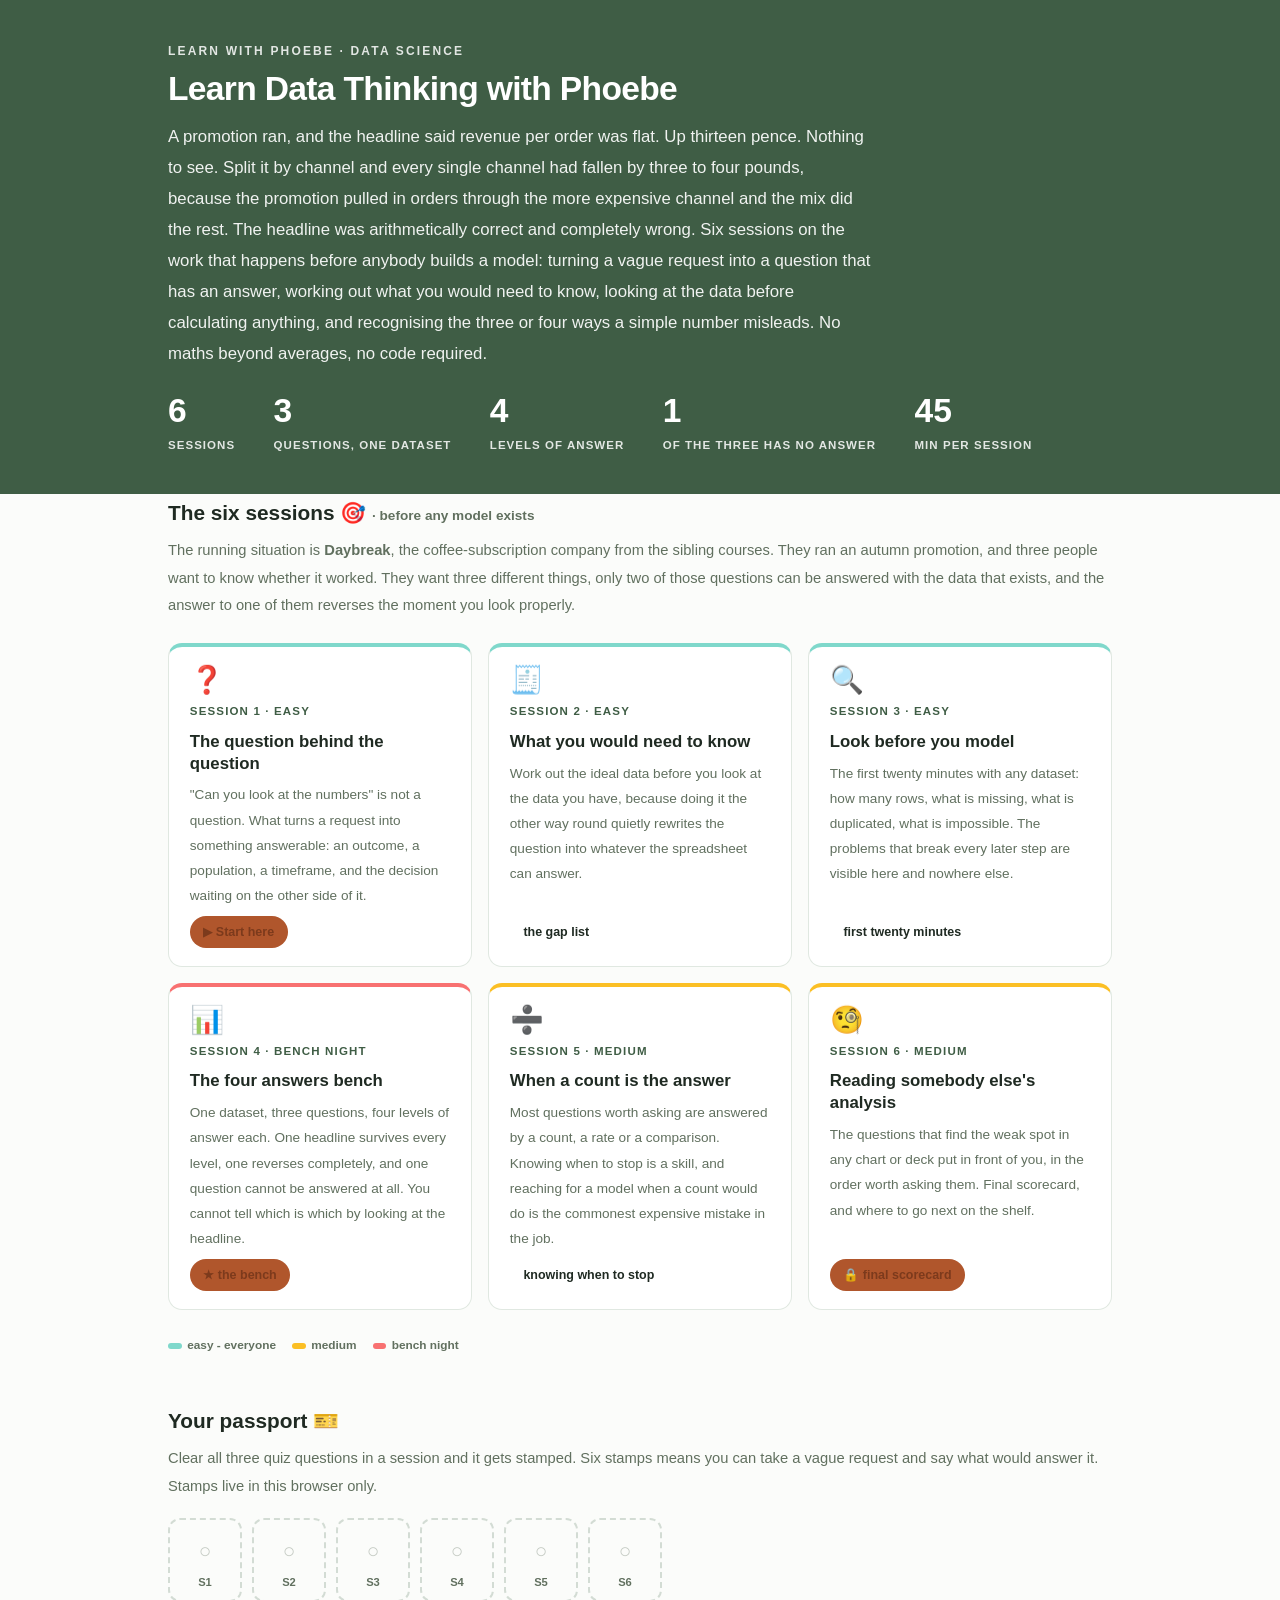
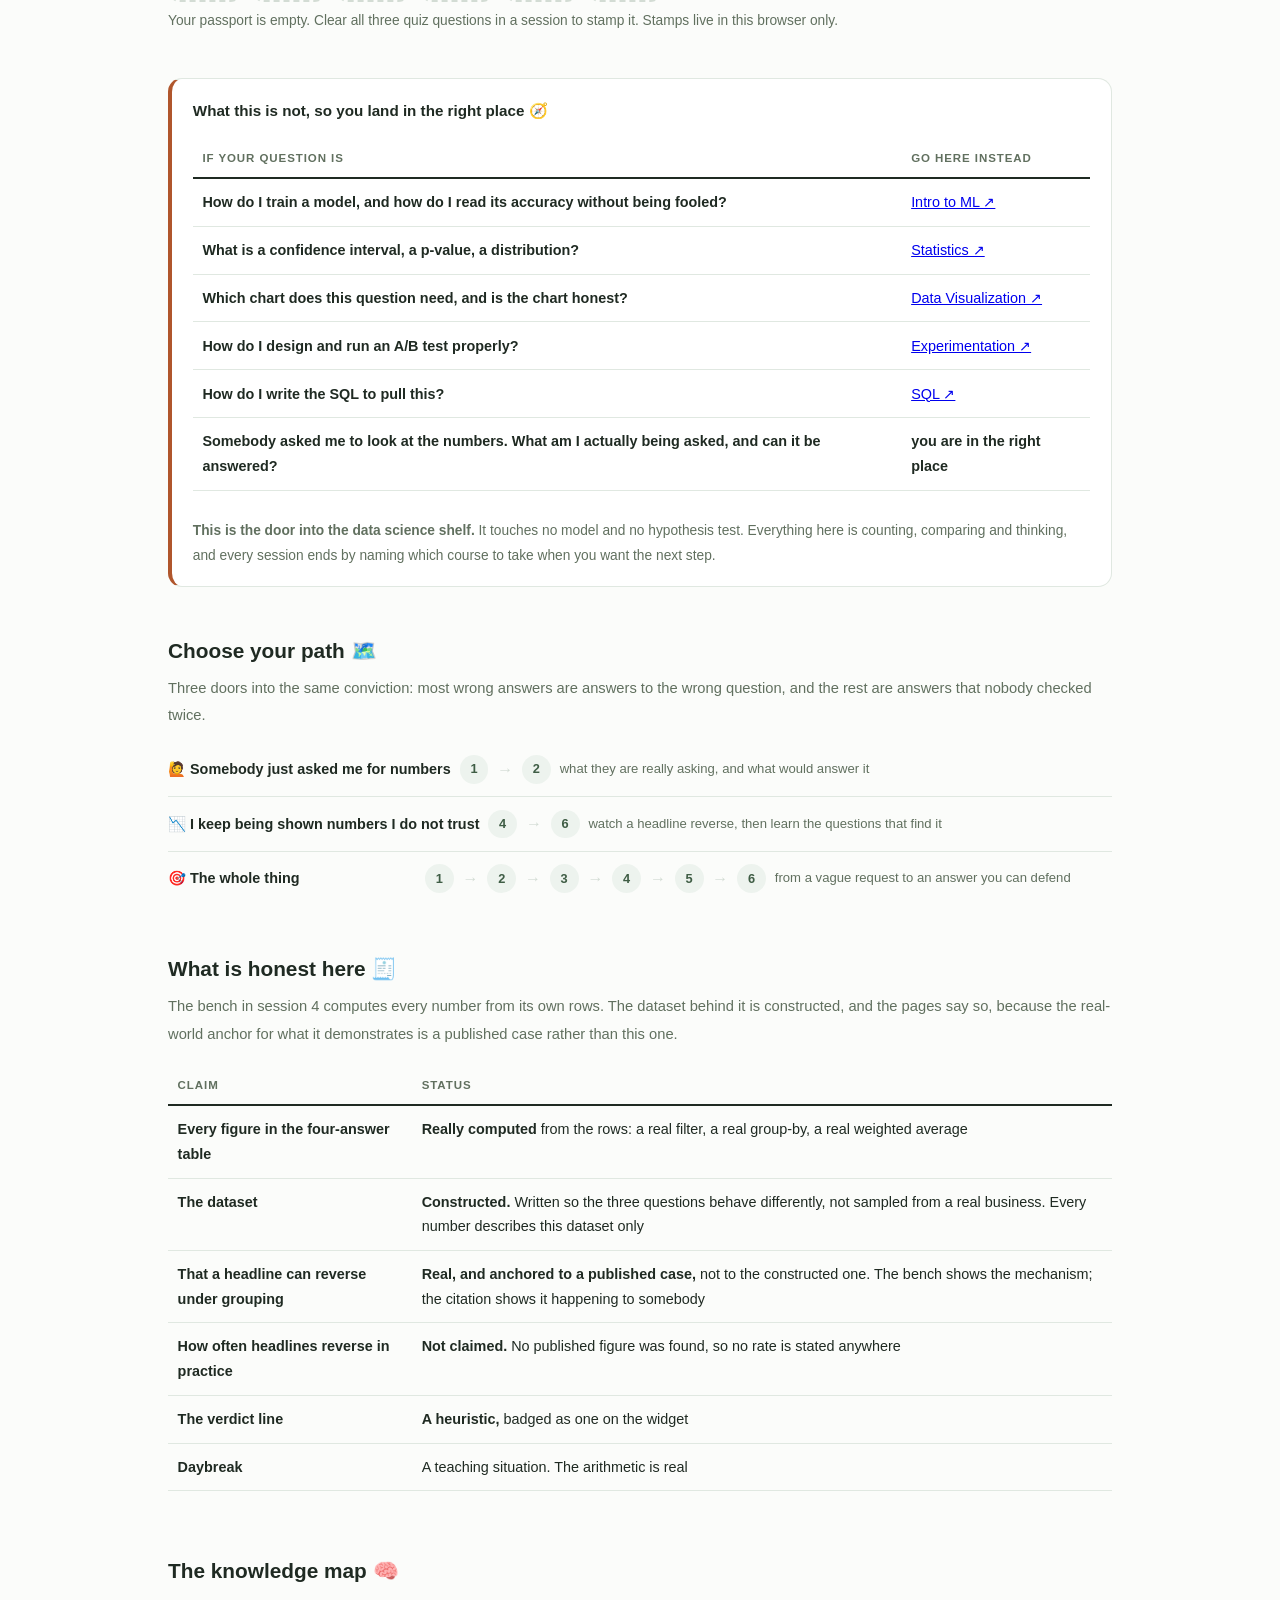
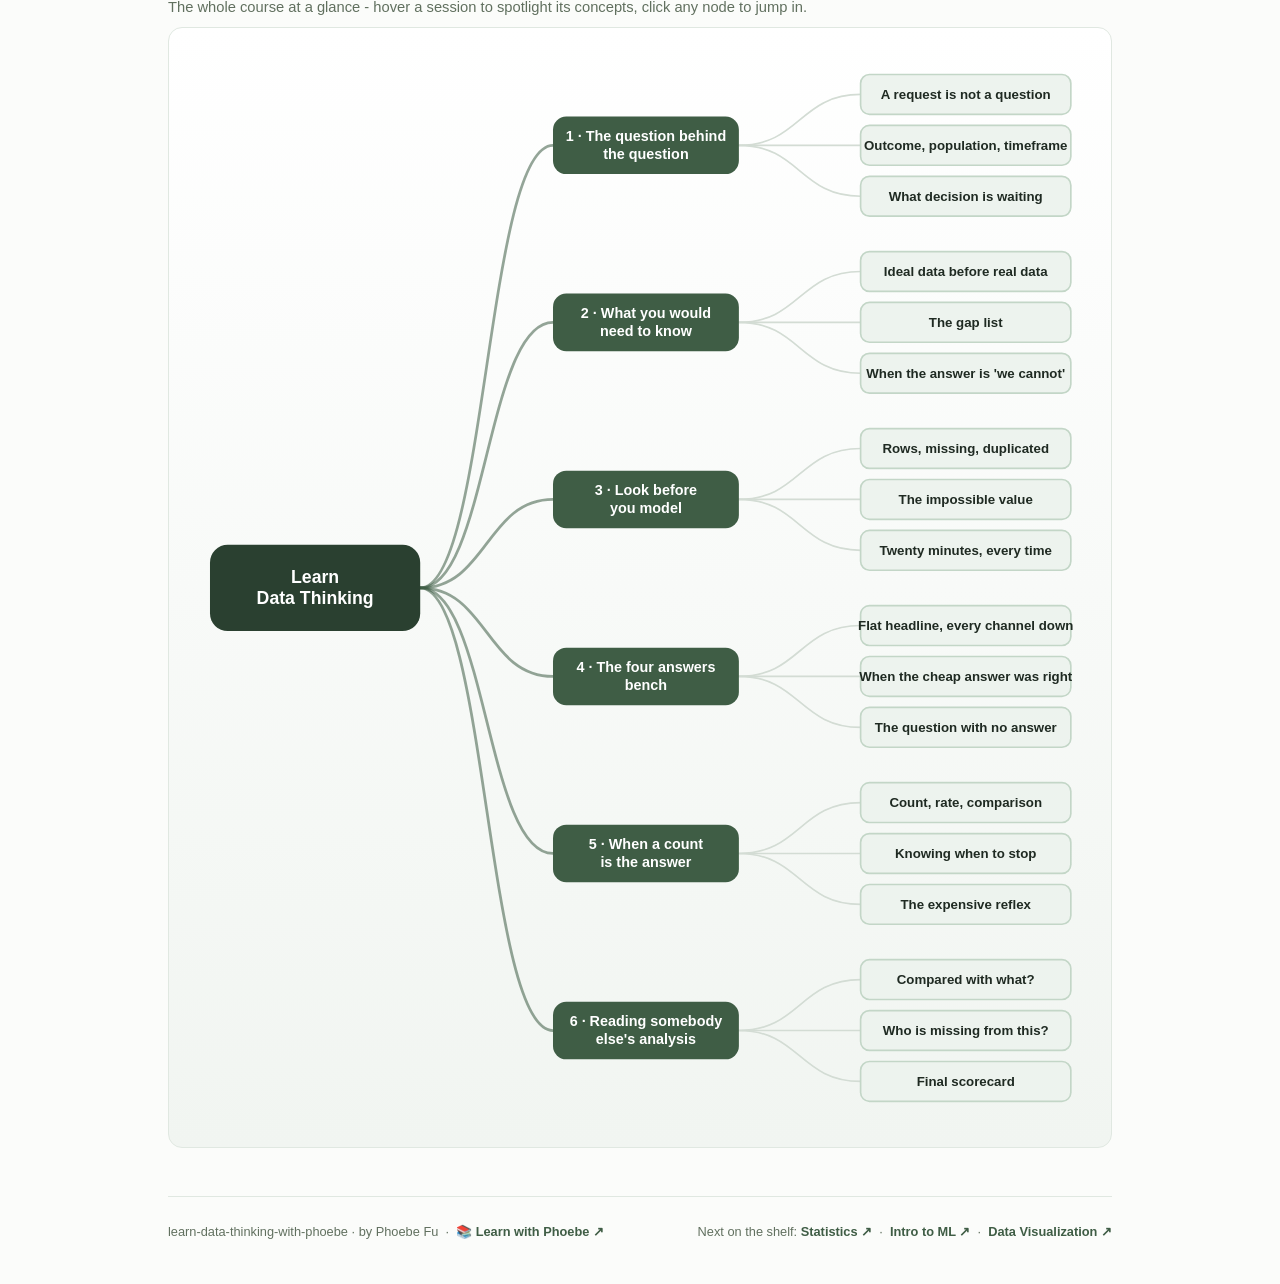
==== index.html @ 9df48003 "Learn Data Thinking with Phoebe: six sessions, the four-answers bench, source map A tier-1 on-ramp f" ====
<!DOCTYPE html>
<html lang="en">
<head>
<meta charset="UTF-8">
<meta name="viewport" content="width=device-width, initial-scale=1.0">
<!-- social:start -->
<meta name="description" content="Six sessions on the work that happens before any model: turning a vague question into an answerable one, knowing what data you would need, looking before you calculate, and telling when a count is the right answer. The on-ramp to the data science shelf. Free, by Phoebe Fu.">
<meta property="og:type" content="website">
<meta property="og:site_name" content="Learn with Phoebe">
<meta property="og:title" content="Learn Data Thinking with Phoebe">
<meta property="og:description" content="One headline said revenue per order was flat. Every channel had fallen by three to four pounds. Six sessions on the work before the model, with a bench that answers one question four ways.">
<meta property="og:url" content="https://phoebefu6.github.io/learn-data-thinking-with-phoebe/">
<meta property="og:image" content="https://phoebefu6.github.io/learn-data-thinking-with-phoebe/assets/og-cover.png">
<meta property="og:image:width" content="1200">
<meta property="og:image:height" content="630">
<meta name="twitter:card" content="summary_large_image">
<meta name="twitter:title" content="Learn Data Thinking with Phoebe">
<meta name="twitter:description" content="Six sessions on the work before the model, with a bench that answers one question four ways and shows when the cheap answer was right.">
<meta name="twitter:image" content="https://phoebefu6.github.io/learn-data-thinking-with-phoebe/assets/og-cover.png">
<!-- social:end -->
<title>Learn Data Thinking with Phoebe</title>
<link rel="stylesheet" href="assets/style.css?v=1">
<style>

  .stats-row { display: flex; gap: 2.4rem; margin-top: 1.5rem; flex-wrap: wrap; }
  .stat b { display: block; font-size: 2.1rem; font-weight: 800; line-height: 1.05; font-variant-numeric: tabular-nums; }
  .stat span { font-size: .72rem; opacity: .85; text-transform: uppercase; letter-spacing: .09em; font-weight: 600; }

  .course-grid { display: grid; grid-template-columns: repeat(auto-fit, minmax(17rem, 1fr)); gap: 1rem; margin-top: 1.5rem; }
  .course-card {
    border: 1px solid var(--hairline);
    border-top: 4px solid var(--diff, var(--indigo));
    border-radius: var(--radius);
    padding: 1.2rem 1.3rem 1.1rem;
    display: flex;
    flex-direction: column;
    gap: .5rem;
    text-decoration: none;
    color: var(--ink);
    background: #fff;
    transition: box-shadow .15s ease, border-color .15s ease, transform .15s ease;
    position: relative;
  }
  .course-card:hover { border-color: var(--indigo-soft); border-top-color: var(--diff, var(--indigo)); box-shadow: 0 8px 28px rgba(63,93,69,.14); transform: translateY(-3px); }
  .course-card .cicon { font-size: 1.7rem; line-height: 1; }
  .course-card .cnum { font-size: .72rem; font-weight: 700; color: var(--indigo); text-transform: uppercase; letter-spacing: .1em; }
  .course-card h3 { font-size: 1.05rem; font-weight: 800; line-height: 1.3; }
  .course-card p { font-size: .85rem; color: var(--muted); flex: 1; }
  .course-card .meta { display: flex; gap: .4rem; flex-wrap: wrap; }

  .diff-legend { display: flex; gap: 1rem; margin-top: 1.6rem; font-size: .74rem; color: var(--muted); font-weight: 600; flex-wrap: wrap; }
  .diff-legend i { display: inline-block; width: .85rem; height: .35rem; border-radius: 999px; margin-right: .35rem; vertical-align: middle; }

  .paths { margin-top: 2.6rem; }
  .paths h2 { font-size: 1.3rem; font-weight: 800; margin-bottom: .3rem; }
  .paths .plede { color: var(--muted); font-size: .92rem; margin-bottom: .8rem; }
  .path { display: flex; gap: .55rem; align-items: center; padding: .75rem 0; border-bottom: .5px solid var(--hairline); flex-wrap: wrap; }
  .path:last-child { border-bottom: none; }
  .path b { min-width: 15.5rem; font-size: .9rem; }
  .path .pstep { background: var(--indigo-50); color: var(--indigo); border-radius: 999px; padding: .16rem .68rem; font-weight: 700; font-size: .8rem; text-decoration: none; transition: all .12s ease; }
  .path .pstep:hover { background: var(--indigo); color: #fff; }
  .path .parr { color: var(--faint); font-weight: 700; }

  .mm-section { margin-top: 1.6rem; }
  .mm-section h2 { font-size: 1.3rem; font-weight: 800; margin-bottom: .2rem; }
  .mm-section .mm-lede { color: var(--muted); font-size: .92rem; margin-bottom: .4rem; }
  .mm-wrap { border: 1px solid var(--hairline); border-radius: var(--radius); background: linear-gradient(180deg,#fff,#F1F5F1); padding: .6rem; overflow-x: auto; }
  .mm-svg { width: 100%; height: auto; display: block; max-width: 60rem; margin: 0 auto; min-width: 34rem; }
  .mm-link { cursor: pointer; text-decoration: none; }
  .mm-node rect { transition: opacity .15s ease, filter .15s ease; }
  .mm-node text { pointer-events: none; }
  .mm-link:hover .mm-node rect { filter: brightness(1.06); }
  .mm-edge { transition: opacity .15s ease; }

  .not-this { border: 1px solid var(--hairline); border-left: 4px solid var(--clay); border-radius: var(--radius); background: #fff; padding: 1.1rem 1.3rem; margin-top: 1.2rem; }
  .not-this h3 { font-size: .95rem; font-weight: 800; margin-bottom: .5rem; }
</style>
</head>
<body>

<header class="masthead">
  <div class="wrap">
    <div class="eyebrow">Learn with Phoebe · Data Science</div>
    <h1>Learn <span class="accent">Data Thinking</span> with Phoebe</h1>
    <p class="sub">A promotion ran, and the headline said revenue per order was flat. Up thirteen pence. Nothing to see. Split it by channel and every single channel had fallen by three to four pounds, because the promotion pulled in orders through the more expensive channel and the mix did the rest. The headline was arithmetically correct and completely wrong. Six sessions on the work that happens before anybody builds a model: turning a vague request into a question that has an answer, working out what you would need to know, looking at the data before calculating anything, and recognising the three or four ways a simple number misleads. No maths beyond averages, no code required.</p>
    <div class="stats-row">
      <div class="stat"><b data-count="6">6</b><span>sessions</span></div>
      <div class="stat"><b data-count="3">3</b><span>questions, one dataset</span></div>
      <div class="stat"><b data-count="4">4</b><span>levels of answer</span></div>
      <div class="stat"><b data-count="1">1</b><span>of the three has no answer</span></div>
      <div class="stat"><b data-count="45">45</b><span>min per session</span></div>
    </div>
  </div>
</header>

<main class="wrap">

  <section class="section">
    <div class="paths" style="margin-top:0">
      <h2>The six sessions 🎯 <span style="font-size:.85rem;font-weight:600;color:var(--muted)">· before any model exists</span></h2>
      <p class="plede">The running situation is <strong>Daybreak</strong>, the coffee-subscription company from the sibling courses. They ran an autumn promotion, and three people want to know whether it worked. They want three different things, only two of those questions can be answered with the data that exists, and the answer to one of them reverses the moment you look properly.</p>
    </div>

    <div class="course-grid">
      <a class="course-card" href="courses/01-the-question-behind-the-question.html" style="--diff:#7FD8CB">
        <span class="cicon">❓</span>
        <span class="cnum">Session 1 · easy</span>
        <h3>The question behind the question</h3>
        <p>"Can you look at the numbers" is not a question. What turns a request into something answerable: an outcome, a population, a timeframe, and the decision waiting on the other side of it.</p>
        <span class="meta"><span class="pill amber">▶ Start here</span></span>
      </a>
      <a class="course-card" href="courses/02-what-you-would-need-to-know.html" style="--diff:#7FD8CB">
        <span class="cicon">🧾</span>
        <span class="cnum">Session 2 · easy</span>
        <h3>What you would need to know</h3>
        <p>Work out the ideal data before you look at the data you have, because doing it the other way round quietly rewrites the question into whatever the spreadsheet can answer.</p>
        <span class="meta"><span class="pill">the gap list</span></span>
      </a>
      <a class="course-card" href="courses/03-look-before-you-model.html" style="--diff:#7FD8CB">
        <span class="cicon">🔍</span>
        <span class="cnum">Session 3 · easy</span>
        <h3>Look before you model</h3>
        <p>The first twenty minutes with any dataset: how many rows, what is missing, what is duplicated, what is impossible. The problems that break every later step are visible here and nowhere else.</p>
        <span class="meta"><span class="pill">first twenty minutes</span></span>
      </a>
      <a class="course-card" href="courses/04-the-four-answers-bench.html" style="--diff:#F87171">
        <span class="cicon">📊</span>
        <span class="cnum">Session 4 · bench night</span>
        <h3>The four answers bench</h3>
        <p>One dataset, three questions, four levels of answer each. One headline survives every level, one reverses completely, and one question cannot be answered at all. You cannot tell which is which by looking at the headline.</p>
        <span class="meta"><span class="pill amber">★ the bench</span></span>
      </a>
      <a class="course-card" href="courses/05-when-a-count-is-the-answer.html" style="--diff:#FBBF24">
        <span class="cicon">➗</span>
        <span class="cnum">Session 5 · medium</span>
        <h3>When a count is the answer</h3>
        <p>Most questions worth asking are answered by a count, a rate or a comparison. Knowing when to stop is a skill, and reaching for a model when a count would do is the commonest expensive mistake in the job.</p>
        <span class="meta"><span class="pill">knowing when to stop</span></span>
      </a>
      <a class="course-card" href="courses/06-reading-somebody-elses-analysis.html" style="--diff:#FBBF24">
        <span class="cicon">🧐</span>
        <span class="cnum">Session 6 · medium</span>
        <h3>Reading somebody else's analysis</h3>
        <p>The questions that find the weak spot in any chart or deck put in front of you, in the order worth asking them. Final scorecard, and where to go next on the shelf.</p>
        <span class="meta"><span class="pill amber">🔒 final scorecard</span></span>
      </a>
    </div>

    <div class="diff-legend">
      <span><i style="background:#7FD8CB"></i>easy - everyone</span>
      <span><i style="background:#FBBF24"></i>medium</span>
      <span><i style="background:#F87171"></i>bench night</span>
    </div>
  </section>

  <section class="section">
    <div class="paths" style="margin-top:0">
      <h2>Your passport 🎫</h2>
      <p class="plede">Clear all three quiz questions in a session and it gets stamped. Six stamps means you can take a vague request and say what would answer it. Stamps live in this browser only.</p>
    </div>
    <div class="pp-strip"></div>
  </section>

  <section class="section">
    <div class="not-this">
      <h3>What this is not, so you land in the right place 🧭</h3>
      <table class="clean">
        <tr><th>If your question is</th><th>Go here instead</th></tr>
        <tr><td>How do I train a model, and how do I read its accuracy without being fooled?</td><td><a href="https://phoebefu6.github.io/learn-intro-ml-with-phoebe/">Intro to ML ↗</a></td></tr>
        <tr><td>What is a confidence interval, a p-value, a distribution?</td><td><a href="https://phoebefu6.github.io/learn-statistics-with-phoebe/">Statistics ↗</a></td></tr>
        <tr><td>Which chart does this question need, and is the chart honest?</td><td><a href="https://phoebefu6.github.io/learn-dataviz-with-phoebe/">Data Visualization ↗</a></td></tr>
        <tr><td>How do I design and run an A/B test properly?</td><td><a href="https://phoebefu6.github.io/learn-experimentation-with-phoebe/">Experimentation ↗</a></td></tr>
        <tr><td>How do I write the SQL to pull this?</td><td><a href="https://phoebefu6.github.io/learn-sql-with-phoebe/">SQL ↗</a></td></tr>
        <tr><td><strong>Somebody asked me to look at the numbers. What am I actually being asked, and can it be answered?</strong></td><td><strong>you are in the right place</strong></td></tr>
      </table>
      <p style="margin-top:.7rem;font-size:.86rem;color:var(--muted)"><strong>This is the door into the data science shelf.</strong> It touches no model and no hypothesis test. Everything here is counting, comparing and thinking, and every session ends by naming which course to take when you want the next step.</p>
    </div>
  </section>

  <section class="section">
    <div class="paths">
      <h2>Choose your path 🗺️</h2>
      <p class="plede">Three doors into the same conviction: most wrong answers are answers to the wrong question, and the rest are answers that nobody checked twice.</p>
      <div class="path"><b>🙋 Somebody just asked me for numbers</b>
        <a class="pstep" href="courses/01-the-question-behind-the-question.html">1</a><span class="parr">→</span>
        <a class="pstep" href="courses/02-what-you-would-need-to-know.html">2</a>
        <span style="font-size:.82rem;color:var(--muted)">what they are really asking, and what would answer it</span>
      </div>
      <div class="path"><b>📉 I keep being shown numbers I do not trust</b>
        <a class="pstep" href="courses/04-the-four-answers-bench.html">4</a><span class="parr">→</span>
        <a class="pstep" href="courses/06-reading-somebody-elses-analysis.html">6</a>
        <span style="font-size:.82rem;color:var(--muted)">watch a headline reverse, then learn the questions that find it</span>
      </div>
      <div class="path"><b>🎯 The whole thing</b>
        <a class="pstep" href="courses/01-the-question-behind-the-question.html">1</a><span class="parr">→</span>
        <a class="pstep" href="courses/02-what-you-would-need-to-know.html">2</a><span class="parr">→</span>
        <a class="pstep" href="courses/03-look-before-you-model.html">3</a><span class="parr">→</span>
        <a class="pstep" href="courses/04-the-four-answers-bench.html">4</a><span class="parr">→</span>
        <a class="pstep" href="courses/05-when-a-count-is-the-answer.html">5</a><span class="parr">→</span>
        <a class="pstep" href="courses/06-reading-somebody-elses-analysis.html">6</a>
        <span style="font-size:.82rem;color:var(--muted)">from a vague request to an answer you can defend</span>
      </div>
    </div>
  </section>

  <section class="section">
    <div class="paths" style="margin-top:0">
      <h2>What is honest here 🧾</h2>
      <p class="plede">The bench in session 4 computes every number from its own rows. The dataset behind it is constructed, and the pages say so, because the real-world anchor for what it demonstrates is a published case rather than this one.</p>
    </div>
    <table class="clean">
      <tr><th>Claim</th><th>Status</th></tr>
      <tr><td>Every figure in the four-answer table</td><td><strong>Really computed</strong> from the rows: a real filter, a real group-by, a real weighted average</td></tr>
      <tr><td>The dataset</td><td><strong>Constructed.</strong> Written so the three questions behave differently, not sampled from a real business. Every number describes this dataset only</td></tr>
      <tr><td>That a headline can reverse under grouping</td><td><strong>Real, and anchored to a published case,</strong> not to the constructed one. The bench shows the mechanism; the citation shows it happening to somebody</td></tr>
      <tr><td>How often headlines reverse in practice</td><td><strong>Not claimed.</strong> No published figure was found, so no rate is stated anywhere</td></tr>
      <tr><td>The verdict line</td><td><strong>A heuristic,</strong> badged as one on the widget</td></tr>
      <tr><td>Daybreak</td><td>A teaching situation. The arithmetic is real</td></tr>
    </table>
  </section>

  <section class="section mm-section">
    <h2>The knowledge map 🧠</h2>
    <p class="mm-lede">The whole course at a glance - hover a session to spotlight its concepts, click any node to jump in.</p>
    <div class="mm-wrap"><div id="mindmap"></div></div>
  </section>

  <footer class="pagefoot">
    <span>learn-data-thinking-with-phoebe · by Phoebe Fu &nbsp;·&nbsp; 📚 <a href="https://phoebefu6.github.io/learn-with-phoebe/">Learn with Phoebe ↗</a></span>
    <span>Next on the shelf: <a href="https://phoebefu6.github.io/learn-statistics-with-phoebe/">Statistics ↗</a> &nbsp;·&nbsp; <a href="https://phoebefu6.github.io/learn-intro-ml-with-phoebe/">Intro to ML ↗</a> &nbsp;·&nbsp; <a href="https://phoebefu6.github.io/learn-dataviz-with-phoebe/">Data Visualization ↗</a></span>
  </footer>

</main>

<script>
window.MINDMAP_DATA = {
  title: "Learn\nData Thinking",
  centerColor: "#2A4030",
  sessions: [
    { label: "The question behind\nthe question", href: "courses/01-the-question-behind-the-question.html", color: "#7FD8CB",
      concepts: [
        { label: "A request is not a question", href: "courses/01-the-question-behind-the-question.html" },
        { label: "Outcome, population, timeframe", href: "courses/01-the-question-behind-the-question.html" },
        { label: "What decision is waiting", href: "courses/01-the-question-behind-the-question.html" } ] },
    { label: "What you would\nneed to know", href: "courses/02-what-you-would-need-to-know.html", color: "#7FD8CB",
      concepts: [
        { label: "Ideal data before real data", href: "courses/02-what-you-would-need-to-know.html" },
        { label: "The gap list", href: "courses/02-what-you-would-need-to-know.html" },
        { label: "When the answer is 'we cannot'", href: "courses/02-what-you-would-need-to-know.html" } ] },
    { label: "Look before\nyou model", href: "courses/03-look-before-you-model.html", color: "#7FD8CB",
      concepts: [
        { label: "Rows, missing, duplicated", href: "courses/03-look-before-you-model.html" },
        { label: "The impossible value", href: "courses/03-look-before-you-model.html" },
        { label: "Twenty minutes, every time", href: "courses/03-look-before-you-model.html" } ] },
    { label: "The four answers\nbench", href: "courses/04-the-four-answers-bench.html", color: "#F87171",
      concepts: [
        { label: "Flat headline, every channel down", href: "courses/04-the-four-answers-bench.html" },
        { label: "When the cheap answer was right", href: "courses/04-the-four-answers-bench.html" },
        { label: "The question with no answer", href: "courses/04-the-four-answers-bench.html" } ] },
    { label: "When a count\nis the answer", href: "courses/05-when-a-count-is-the-answer.html", color: "#FBBF24",
      concepts: [
        { label: "Count, rate, comparison", href: "courses/05-when-a-count-is-the-answer.html" },
        { label: "Knowing when to stop", href: "courses/05-when-a-count-is-the-answer.html" },
        { label: "The expensive reflex", href: "courses/05-when-a-count-is-the-answer.html" } ] },
    { label: "Reading somebody\nelse's analysis", href: "courses/06-reading-somebody-elses-analysis.html", color: "#FBBF24",
      concepts: [
        { label: "Compared with what?", href: "courses/06-reading-somebody-elses-analysis.html" },
        { label: "Who is missing from this?", href: "courses/06-reading-somebody-elses-analysis.html" },
        { label: "Final scorecard", href: "courses/06-reading-somebody-elses-analysis.html" } ] }
  ]
};
</script>
<script src="assets/mindmap.js?v=1"></script>
<script src="assets/app.js?v=1"></script>
</body>
</html>
---- assets/style.css ----
/* learn-data-thinking-with-phoebe - editorial bold design system
   Accent: spruce #3F5D45 · Ink deep spruce #2A4030 · Flagship: burnt orange #B0562C
   (CSS var names still read --indigo/--amber; they hold spruce and burnt orange.)
   NOTE: this is the PAGE chrome. The bench palette inside map-live.js is separate. */

:root {
  --indigo: #3F5D45;
  --indigo-deep: #2A4030;
  --indigo-mid: #5A7D62;
  --indigo-soft: #C3D6C7;
  --indigo-50: #EDF3EE;
  --ink: #1F2A22;
  --muted: #61705F;
  --faint: #D3DCD4;
  --hairline: #E0E8E1;
  --clay: #B0562C;
  --clay-ink: #7C3A1C;
  --amber: #B0562C;
  --amber-ink: #7C3A1C;
  --amber-50: #F7E7DE;
  --paper: #FBFCFA;
  --code-bg: #16211A;
  --code-ink: #E0E8E1;
  --radius: 14px;
}

* { margin: 0; padding: 0; box-sizing: border-box; }

html { font-size: 16px; scroll-behavior: smooth; }
html.zoom-125 { font-size: 20px; }
html.zoom-150 { font-size: 24px; }

body {
  font-family: "Inter", -apple-system, BlinkMacSystemFont, "Segoe UI", Roboto, sans-serif;
  background: var(--paper);
  color: var(--ink);
  line-height: 1.85;
  font-feature-settings: "tnum";
}

.wrap { max-width: 62rem; margin: 0 auto; padding: 0 1.5rem; }

/* ---------- header band ---------- */
.masthead {
  background: var(--indigo);
  color: #fff;
  padding: 2.5rem 0 2.25rem;
}
.masthead .eyebrow {
  font-size: .75rem;
  letter-spacing: .18em;
  text-transform: uppercase;
  opacity: .85;
  font-weight: 600;
}
.masthead h1 {
  font-size: 2.1rem;
  line-height: 1.15;
  font-weight: 800;
  margin: .5rem 0 .75rem;
  letter-spacing: -.02em;
}
.masthead h1 .accent { color: inherit; }
.masthead .sub { font-size: 1.05rem; opacity: .92; max-width: 44rem; }

.chip-row { display: flex; flex-wrap: wrap; gap: .5rem; margin-top: 1.1rem; }
.chip {
  display: inline-flex;
  align-items: center;
  gap: .35rem;
  border-radius: 999px;
  padding: .25rem .8rem;
  font-size: .78rem;
  font-weight: 600;
  white-space: nowrap;
}
.chip.level { background: #fff; color: var(--indigo); }
.chip.audience { background: rgba(255,255,255,.16); color: #fff; border: 1px solid rgba(255,255,255,.35); }
.chip.time { background: var(--ink); color: #fff; font-variant-numeric: tabular-nums; }


/* ---------- agenda band ----------
   Recovered 2026-09-02. These six repos were scaffolded from a stylesheet that had
   lost this block, so .agenda rendered as run-on inline text ~700px tall inside the
   masthead. 87 of 93 repos carry it; these were the exception, and they were also the
   six the estate sweep could not see. See course-builder/references/field-notes.md.

   .a3 does NOT reuse the donor's `color: var(--amber-ink)`: that pair falls below
   4.5:1 against --amber in all six palettes, which is the same failure the sweep
   flags on the wellbeing courses. The literal below is the darkest tone of this
   repo's own amber-ink that clears 4.5:1, so the band stays bright. Recompute it if
   --amber changes. */
.agenda {
  display: flex;
  border-radius: 999px;
  overflow: hidden;
  margin: 1.4rem 0 0;
  font-size: .72rem;
  font-weight: 600;
  text-align: center;
  color: #fff;
}
.agenda span { padding: .45rem .3rem; white-space: nowrap; overflow: hidden; text-overflow: ellipsis; }
.agenda .a1 { background: var(--indigo-deep); }
.agenda .a2 { background: var(--indigo-mid); }
.agenda .a3 { background: var(--amber); color: #FFFFFF; }
.agenda .a4 { background: var(--indigo-soft); color: var(--ink); }

/* ---------- toolbar ---------- */
.toolbar {
  position: sticky;
  top: 0;
  z-index: 40;
  background: rgba(255,255,255,.94);
  backdrop-filter: blur(6px);
  border-bottom: 1px solid var(--hairline);
  padding: .55rem 0;
}
.toolbar .wrap { display: flex; align-items: center; gap: .6rem; }
.toolbar .crumb { font-size: .8rem; color: var(--muted); font-weight: 600; margin-right: auto; }
.toolbar .crumb a { color: var(--indigo); text-decoration: none; }
.btn {
  border: 1px solid var(--hairline);
  background: #fff;
  color: var(--ink);
  border-radius: 999px;
  padding: .35rem .9rem;
  font-size: .78rem;
  font-weight: 600;
  cursor: pointer;
  font-family: inherit;
  transition: all .15s ease;
}
.btn:hover { border-color: var(--indigo); color: var(--indigo); }
.btn.primary { background: var(--indigo); border-color: var(--indigo); color: #fff; }
.btn.primary:hover { background: var(--indigo-deep); }

/* ---------- sections ---------- */
main { padding: 2.5rem 0 4rem; }

.section { margin-bottom: 2.8rem; }
.section-kicker { margin-bottom: 1rem; }
.section-kicker .klabel {
  display: block;
  font-size: .72rem;
  text-transform: uppercase;
  letter-spacing: .1em;
  color: var(--indigo);
  font-weight: 700;
  margin-bottom: .35rem;
}
.section-kicker h2 {
  font-size: 1.45rem;
  font-weight: 800;
  letter-spacing: -.01em;
  display: flex;
  align-items: center;
  gap: .7rem;
  flex-wrap: wrap;
}
.section-kicker .tag {
  border-radius: 999px;
  padding: .18rem .7rem;
  font-size: .7rem;
  font-weight: 700;
  text-transform: uppercase;
  letter-spacing: .08em;
}
.tag.concept { background: var(--indigo-50); color: var(--indigo); }
.tag.demo { background: var(--amber-50); color: var(--amber-ink); }
.tag.exercise { background: var(--ink); color: #fff; }

.lede { color: var(--muted); max-width: 46rem; margin-bottom: 1.4rem; line-height: 1.8; }

/* live vs self-study markers on cards */
.mode {
  font-size: .64rem;
  font-weight: 700;
  text-transform: uppercase;
  letter-spacing: .07em;
  padding: .14rem .6rem;
  border-radius: 999px;
  flex: none;
}
.mode.live { background: var(--indigo); color: #fff; }
.mode.self { background: #fff; color: var(--muted); border: 1px solid var(--hairline); }

/* ---------- accordions ---------- */
details.card {
  border: 1px solid var(--hairline);
  border-radius: var(--radius);
  margin-bottom: .8rem;
  overflow: hidden;
  background: #fff;
}
details.card[open] { border-color: var(--indigo-soft); box-shadow: 0 8px 28px rgba(63,93,69,.08); }
details.card summary {
  list-style: none;
  cursor: pointer;
  padding: 1rem 1.25rem;
  display: flex;
  align-items: center;
  gap: .75rem;
  font-weight: 700;
  font-size: 1.02rem;
  user-select: none;
}
details.card summary::-webkit-details-marker { display: none; }
details.card summary .dot {
  width: .6rem; height: .6rem;
  border-radius: 999px;
  background: var(--indigo);
  flex: none;
}
details.card summary .mini { margin-left: auto; font-size: .72rem; color: var(--muted); font-weight: 600; white-space: nowrap; }
details.card summary .caret { transition: transform .2s ease; color: var(--indigo); font-size: .8rem; }
details.card[open] summary .caret { transform: rotate(90deg); }
details.card .body { padding: 0 1.25rem 1.4rem; border-top: 1px solid var(--hairline); padding-top: 1.15rem; }
details.card .body p { margin-bottom: 1.05rem; max-width: 48rem; }
details.card .body p:last-child { margin-bottom: 0; }
details.card .body ul, details.card .body ol { margin: 0 0 1.1rem 1.2rem; max-width: 47rem; }
details.card .body li { margin-bottom: .65rem; }
details.card .body h4 { font-size: .95rem; font-weight: 700; margin: 1.1rem 0 .45rem; }
details.card .body h4:first-child { margin-top: 0; }

/* ---------- pills & legends ---------- */
.legend { display: flex; flex-wrap: wrap; gap: .5rem; margin: 0 0 1.2rem; }
.pill {
  display: inline-flex;
  align-items: center;
  gap: .4rem;
  border-radius: 999px;
  padding: .28rem .85rem;
  font-size: .78rem;
  font-weight: 600;
}
.pill.solid { background: var(--indigo); color: #fff; }
.pill.light { background: var(--indigo-50); color: var(--indigo); }
.pill.inkpill { background: var(--ink); color: #fff; }
.pill.amber, .pill.peach { background: var(--amber); color: var(--amber-ink); }
.pill.bare { color: var(--faint); }

/* ---------- 4D grid ---------- */
.grid-2 { display: grid; grid-template-columns: repeat(auto-fit, minmax(15rem, 1fr)); gap: .8rem; margin: .5rem 0 1rem; }
.d-card {
  border: 1px solid var(--hairline);
  border-left: 4px solid var(--indigo);
  border-radius: 10px;
  padding: 1rem 1.1rem;
}
.d-card h4 { font-size: .95rem; margin-bottom: .3rem; }
.d-card h4 .lead-letter { color: var(--indigo); }
.d-card p { font-size: .86rem; color: var(--muted); margin: 0; }

/* ---------- tables ---------- */
table.clean { width: 100%; border-collapse: collapse; font-size: .9rem; margin: .4rem 0 1rem; }
table.clean th {
  text-align: left;
  font-size: .72rem;
  text-transform: uppercase;
  letter-spacing: .08em;
  color: var(--muted);
  padding: .5rem .6rem;
  border-bottom: 2px solid var(--ink);
}
table.clean td { padding: .7rem .6rem; border-bottom: .5px solid var(--hairline); vertical-align: top; line-height: 1.7; }
table.clean td:first-child { font-weight: 600; }

/* ---------- prompt boxes ---------- */
.prompt-box {
  position: relative;
  background: var(--code-bg);
  color: var(--code-ink);
  border-radius: var(--radius);
  padding: 1.1rem 1.2rem;
  margin: 1rem 0 1.2rem;
  font-family: "SF Mono", ui-monospace, Menlo, Consolas, monospace;
  font-size: .84rem;
  line-height: 1.65;
  white-space: pre-wrap;
  word-break: break-word;
}
.prompt-box .label {
  position: absolute;
  top: -0.7rem;
  left: 1rem;
  background: var(--indigo);
  color: #fff;
  font-family: "Inter", -apple-system, sans-serif;
  font-size: .68rem;
  font-weight: 700;
  letter-spacing: .06em;
  text-transform: uppercase;
  border-radius: 999px;
  padding: .15rem .7rem;
}
.prompt-box.bad .label { background: var(--faint); color: var(--ink); }
.prompt-box.good .label { background: var(--amber); color: var(--amber-ink); }
.copy-btn {
  position: absolute;
  top: .7rem;
  right: .7rem;
  background: rgba(255,255,255,.1);
  border: 1px solid rgba(255,255,255,.25);
  color: #fff;
  border-radius: 999px;
  padding: .25rem .8rem;
  font-size: .72rem;
  font-weight: 600;
  cursor: pointer;
  font-family: "Inter", -apple-system, sans-serif;
  transition: background .15s ease;
}
.copy-btn:hover { background: rgba(255,255,255,.22); }
.copy-btn.copied { background: var(--amber); border-color: var(--amber); color: var(--amber-ink); }

/* ---------- demo steps ---------- */
.steps { counter-reset: step; margin: .6rem 0 1rem; }
.step {
  display: flex;
  gap: .9rem;
  padding: .85rem 0;
  border-bottom: .5px solid var(--hairline);
}
.step:last-child { border-bottom: none; }
.step::before {
  counter-increment: step;
  content: counter(step);
  flex: none;
  width: 1.7rem; height: 1.7rem;
  border-radius: 999px;
  background: var(--indigo-50);
  color: var(--indigo);
  font-weight: 700;
  font-size: .85rem;
  display: inline-flex;
  align-items: center;
  justify-content: center;
  margin-top: .1rem;
}
.step p { margin: 0; }

/* ---------- callouts ---------- */
.callout {
  border-radius: var(--radius);
  padding: 1rem 1.2rem;
  margin: 1rem 0;
  font-size: .92rem;
}
.callout.tip { background: var(--indigo-50); border-left: 4px solid var(--indigo); }
.callout.win { background: var(--amber-50); border-left: 4px solid var(--amber); }
.callout strong:first-child { display: block; margin-bottom: .2rem; }

.callout.example {
  background: #FFFFFF;
  border: 1px solid var(--hairline);
  border-left: 4px solid var(--amber);
  font-size: .9rem;
}
.callout.example .ex-pill {
  display: inline-block;
  background: var(--amber);
  color: var(--amber-ink);
  border-radius: 999px;
  padding: .15rem .7rem;
  font-size: .68rem;
  font-weight: 700;
  text-transform: uppercase;
  letter-spacing: .06em;
  margin-bottom: .5rem;
}
.callout.example p { margin: 0 0 .75rem; max-width: 47rem; }
.callout.example p:last-child { margin-bottom: 0; }
.callout.example ul { margin: 0 0 0 1.1rem; max-width: 46rem; }
.callout.example li { margin-bottom: .6rem; }
.callout.example li:last-child { margin-bottom: 0; }

/* ---------- zoomable figures ---------- */
figure.zoomable {
  border: 1px solid var(--hairline);
  border-radius: var(--radius);
  padding: 1.2rem;
  margin: 1rem 0 1.4rem;
  cursor: zoom-in;
  transition: box-shadow .15s ease;
  background: #fff;
}
figure.zoomable:hover { box-shadow: 0 8px 28px rgba(63,93,69,.12); }
figure.zoomable svg, figure.zoomable img { width: 100%; height: auto; display: block; }
figure.zoomable figcaption {
  margin-top: .6rem;
  font-size: .76rem;
  color: var(--muted);
  font-weight: 600;
  display: flex;
  align-items: center;
  gap: .4rem;
}

.lightbox {
  position: fixed;
  inset: 0;
  z-index: 100;
  background: rgba(31,42,34,.9);
  display: none;
  align-items: center;
  justify-content: center;
  padding: 3vh 3vw;
  cursor: zoom-out;
}
.lightbox.open { display: flex; }
.lightbox .inner {
  background: #fff;
  border-radius: var(--radius);
  padding: 2rem;
  max-width: 94vw;
  max-height: 92vh;
  overflow: auto;
}
.lightbox .inner svg, .lightbox .inner img { width: min(88vw, 70rem); height: auto; }
.lightbox .close-hint {
  position: fixed;
  top: 1rem; right: 1.4rem;
  color: #fff;
  font-size: .8rem;
  font-weight: 600;
  opacity: .8;
}

/* ---------- courses covered ---------- */
.covered { border: 1px solid var(--hairline); border-radius: var(--radius); overflow: hidden; }
.covered-row {
  display: flex;
  align-items: baseline;
  gap: .8rem;
  padding: .75rem 1.1rem;
  border-bottom: .5px solid var(--hairline);
  font-size: .9rem;
}
.covered-row:last-child { border-bottom: none; }
.covered-row .status { flex: none; }
.covered-row .name { font-weight: 600; }
.covered-row .note { margin-left: auto; color: var(--muted); font-size: .78rem; text-align: right; }

/* ---------- cheat sheet footer ---------- */
.cheat {
  background: var(--ink);
  color: #fff;
  border-radius: var(--radius);
  padding: 1.6rem 1.6rem 1.3rem;
  margin-top: 3rem;
}
.cheat h3 { font-size: 1.1rem; margin-bottom: 1rem; }
.cheat h3 span { color: var(--indigo-soft); }
.cheat .grid-2 { gap: 1rem; }
.cheat .cheat-item { border-left: 3px solid var(--indigo-mid); padding-left: .8rem; }
.cheat .cheat-item b { display: block; font-size: .85rem; color: var(--indigo-soft); }
.cheat .cheat-item span { font-size: .82rem; opacity: .85; }

footer.pagefoot {
  border-top: 1px solid var(--hairline);
  margin-top: 3rem;
  padding: 1.4rem 0 2.5rem;
  font-size: .8rem;
  color: var(--muted);
  display: flex;
  justify-content: space-between;
  flex-wrap: wrap;
  gap: .8rem;
}
footer.pagefoot a { color: var(--indigo); text-decoration: none; font-weight: 600; }

/* ---------- wayfinding: reading progress + section dots + part numbers ---------- */

#progress-bar {
  position: fixed;
  top: 0; left: 0;
  height: 3px;
  width: 0;
  background: linear-gradient(90deg, var(--indigo), var(--amber));
  z-index: 90;
}

.pagenav {
  position: fixed;
  right: 1.1rem;
  top: 50%;
  transform: translateY(-50%);
  z-index: 50;
  display: flex;
  flex-direction: column;
  gap: .55rem;
}
.pagenav a {
  width: .68rem; height: .68rem;
  border-radius: 999px;
  background: #fff;
  border: 2px solid var(--faint);
  display: block;
  position: relative;
  transition: all .15s ease;
}
.pagenav a:hover { border-color: var(--indigo); transform: scale(1.3); }
.pagenav a.active { background: var(--indigo); border-color: var(--indigo); }
.pagenav a .nlabel {
  position: absolute;
  right: 1.4rem;
  top: 50%;
  transform: translateY(-50%);
  background: var(--ink);
  color: #fff;
  font-size: .7rem;
  font-weight: 600;
  padding: .22rem .65rem;
  border-radius: 6px;
  white-space: nowrap;
  opacity: 0;
  pointer-events: none;
  transition: opacity .15s ease;
}
.pagenav a:hover .nlabel { opacity: 1; }
@media (max-width: 74rem) { .pagenav { display: none; } }

main { counter-reset: partnum -1; }
.section .section-kicker { position: relative; }
.section .section-kicker::before {
  counter-increment: partnum;
  content: counter(partnum, decimal-leading-zero);
  position: absolute;
  right: 0;
  top: -1.2rem;
  font-size: 4.4rem;
  font-weight: 800;
  color: var(--indigo-50);
  line-height: 1;
  font-variant-numeric: tabular-nums;
  pointer-events: none;
  z-index: 0;
}
.section .section-kicker > * { position: relative; z-index: 1; }

details.card summary { transition: background .15s ease; }
details.card summary:hover { background: #F1F5F1; }

/* ---------- journey strip: you are here in the series ---------- */
.journey {
  display: flex;
  align-items: center;
  gap: .45rem;
  margin-top: 1.1rem;
  flex-wrap: wrap;
}
.journey .jlabel { font-size: .7rem; font-weight: 700; text-transform: uppercase; letter-spacing: .09em; opacity: .8; margin-right: .3rem; }
.journey a {
  width: 1.7rem; height: 1.7rem;
  border-radius: 999px;
  display: inline-flex;
  align-items: center;
  justify-content: center;
  font-size: .8rem;
  font-weight: 700;
  text-decoration: none;
  color: #fff;
  border: 1.5px solid rgba(255,255,255,.45);
  transition: all .15s ease;
  font-variant-numeric: tabular-nums;
}
.journey a:hover { border-color: #fff; transform: scale(1.12); }
.journey a.here { background: #fff; color: var(--indigo); border-color: #fff; }
.journey a.dd-chip { width: auto; border-radius: 999px; padding: 0 .7rem; font-size: .72rem; }

/* ---------- check-yourself quiz ---------- */
.quiz-q {
  border: 1px solid var(--hairline);
  border-radius: var(--radius);
  padding: 1.1rem 1.25rem 1rem;
  margin-bottom: .9rem;
  background: #fff;
}
.quiz-q .qtext { font-weight: 700; margin-bottom: .7rem; }
.quiz-q .qopt {
  display: block;
  width: 100%;
  text-align: left;
  background: #fff;
  border: 1px solid var(--hairline);
  border-radius: 10px;
  padding: .6rem .9rem;
  margin-bottom: .5rem;
  font-size: .9rem;
  font-family: inherit;
  color: var(--ink);
  cursor: pointer;
  transition: all .15s ease;
}
.quiz-q .qopt:hover { border-color: var(--indigo); background: var(--indigo-50); }
.quiz-q .qopt.correct { background: var(--indigo); border-color: var(--indigo); color: #fff; font-weight: 600; }
.quiz-q .qopt.correct::after { content: "  ✓"; }
.quiz-q .qopt.wrong { background: #FEF2F2; border-color: #FCA5A5; color: #991B1B; animation: qshake .3s ease; }
.quiz-q .qopt.wrong::after { content: "  ✗ try again"; font-size: .78rem; }
.quiz-q .qopt:disabled { cursor: default; }
.quiz-q .qwhy {
  display: none;
  background: var(--amber-50);
  border-left: 4px solid var(--amber);
  border-radius: 8px;
  padding: .6rem .9rem;
  font-size: .86rem;
  margin-top: .3rem;
}
.quiz-q.answered .qwhy { display: block; }
@keyframes qshake {
  0%, 100% { transform: translateX(0); }
  25% { transform: translateX(-5px); }
  75% { transform: translateX(5px); }
}
.quiz-score { font-weight: 700; color: var(--indigo); margin-top: .4rem; }

@media (prefers-reduced-motion: reduce) {
  .quiz-q .qopt.wrong { animation: none; }
  .journey a:hover { transform: none; }
}

/* ---------- micro-interactions (react-bits inspired, vanilla) ---------- */

/* BlurText: staggered word reveal on the masthead headline */
.masthead h1 .bw {
  display: inline-block;
  opacity: 0;
  filter: blur(8px);
  transform: translateY(.35em);
  animation: bw-in .7s cubic-bezier(.22,.9,.35,1) forwards;
  animation-delay: var(--bw-delay, 0s);
}
@keyframes bw-in {
  to { opacity: 1; filter: blur(0); transform: translateY(0); }
}

/* SpotlightCard: cursor-following highlight on accordion cards */
details.card { position: relative; }
details.card::after {
  content: "";
  position: absolute;
  inset: 0;
  pointer-events: none;
  opacity: 0;
  transition: opacity .3s ease;
  background: radial-gradient(320px circle at var(--mx, 50%) var(--my, 50%), rgba(63,93,69,.09), transparent 65%);
}
details.card:hover::after { opacity: 1; }

/* ScrollReveal: sections rise in as they enter the viewport */
.js-reveal .section {
  opacity: 0;
  transform: translateY(16px);
  transition: opacity .6s ease, transform .6s cubic-bezier(.22,.9,.35,1);
}
.js-reveal .section.revealed { opacity: 1; transform: none; }

@media (prefers-reduced-motion: reduce) {
  .masthead h1 .bw { animation: none; opacity: 1; filter: none; transform: none; }
  details.card::after { display: none; }
  .js-reveal .section { opacity: 1; transform: none; transition: none; }
}

@media (max-width: 40rem) {
  .masthead h1 { font-size: 1.6rem; }
  
  .toolbar .crumb { display: none; }
}

@media print {
  .toolbar, .copy-btn { display: none; }
  details.card { border: 1px solid #ccc; }
}

/* ---------- live SQL playground (sql-live.js) ---------- */
.sqlbox {
  border: 1px solid var(--hairline);
  border-radius: var(--radius);
  background: #fff;
  overflow: hidden;
  margin: 1rem 0 1.4rem;
  box-shadow: 0 8px 28px rgba(63,93,69,.06);
}
.sql-bar {
  display: flex; align-items: center; gap: .5rem;
  padding: .5rem .8rem;
  background: var(--indigo-deep);
  color: #fff;
}
.sql-dot { width: .6rem; height: .6rem; border-radius: 999px; background: var(--amber); flex: none; }
.sql-title { font-size: .76rem; font-weight: 600; letter-spacing: .02em; opacity: .92; }
.sql-spacer { margin-left: auto; }
.sql-btn {
  border: 1px solid rgba(255,255,255,.28);
  background: rgba(255,255,255,.08);
  color: #fff;
  border-radius: 999px;
  padding: .26rem .8rem;
  font-size: .74rem; font-weight: 700; cursor: pointer;
  font-family: inherit; transition: all .14s ease; white-space: nowrap;
}
.sql-btn:hover { background: rgba(255,255,255,.2); }
.sql-btn.sql-run { background: var(--amber); color: var(--amber-ink); border-color: var(--amber); }
.sql-btn.sql-run:hover { filter: brightness(1.05); }
.sql-label {
  display: block;
  font-size: .64rem; text-transform: uppercase; letter-spacing: .09em;
  font-weight: 700; color: var(--muted);
  padding: .6rem .9rem .2rem;
}
.sql-code-wrap { border-bottom: 1px solid var(--hairline); }
.sql-code {
  width: 100%;
  border: none; outline: none; resize: vertical;
  padding: .35rem .9rem .9rem;
  font-family: "SF Mono", "JetBrains Mono", Menlo, Consolas, monospace;
  font-size: .86rem; line-height: 1.6;
  color: var(--ink); background: #fff;
  tab-size: 2;
}
.sql-out { padding: .2rem .9rem 1rem; overflow-x: auto; }
.sql-tablewrap { overflow-x: auto; }
table.sql-table { width: 100%; border-collapse: collapse; font-size: .84rem; margin: .3rem 0 .1rem; }
table.sql-table th {
  text-align: left; text-transform: uppercase; letter-spacing: .05em;
  font-size: .68rem; color: var(--indigo); font-weight: 800;
  padding: .35rem .6rem; border-bottom: 2px solid var(--indigo-50); white-space: nowrap;
}
table.sql-table td {
  padding: .32rem .6rem; border-bottom: .5px solid var(--hairline);
  font-variant-numeric: tabular-nums; white-space: nowrap;
}
table.sql-table tr:last-child td { border-bottom: none; }
.sql-null { color: var(--faint); font-style: italic; font-size: .78rem; }
.sql-note { font-size: .74rem; color: var(--muted); margin: .5rem 0 0; font-weight: 600; }
.sql-hint { font-weight: 500; font-style: italic; }
.sql-err {
  font-size: .82rem; color: #991B1B; background: #FEF2F2;
  border: 1px solid #FCA5A5; border-radius: 8px;
  padding: .55rem .75rem; margin: .4rem 0 0;
  font-family: "SF Mono", Menlo, monospace;
}
.sql-cap { font-size: .78rem; color: var(--muted); padding: 0 .9rem .8rem; }
.sqlbox.sql-had-err .sql-bar { background: #7f1d1d; }


@keyframes wkIn { from { opacity: 0; transform: translateY(6px); } to { opacity: 1; transform: none; } }


@media (max-width: 640px) {  }


@media (max-width: 640px) {
  
  
}

/* === LWP-PATCH v2 === */
/* palette-agnostic aliases: 75 repos use --indigo/--amber, 1 uses --pine/--clay */
:root {
  --pv-accent: var(--indigo, var(--pine, #334155));
  --pv-flag: var(--amber, var(--clay, #3F5D45));
  --pv-flag-50: var(--amber-50, var(--clay-50, #FBEFE8));
}

/* ============================================================
   v2 - readable on a phone + reading modes
   Layout only. No palette tokens are changed.
   ============================================================ */

/* --- skip link --- */
.skip-link {
  position: absolute; left: -9999px; top: 0; z-index: 200;
  background: var(--pv-accent); color: #fff;
  padding: .7rem 1.1rem; border-radius: 0 0 var(--radius) 0;
  font-weight: 700; font-size: .85rem; text-decoration: none;
}
.skip-link:focus { left: 0; }

/* --- visible keyboard focus everywhere --- */
:focus-visible {
  outline: 3px solid var(--pv-flag);
  outline-offset: 2px;
  border-radius: 4px;
}

/* --- diagrams: hold authored width, scroll instead of shrinking --- */
.figscroll { overflow-x: auto; -webkit-overflow-scrolling: touch; overscroll-behavior-x: contain; }
.figscroll::-webkit-scrollbar { height: 6px; }
.figscroll::-webkit-scrollbar-thumb { background: var(--faint); border-radius: 3px; }

/* --- tables: scroll container + sticky row label --- */
.tablescroll { overflow-x: auto; -webkit-overflow-scrolling: touch; border-radius: var(--radius); }

/* --- section contents counter --- */
.sec-meta {
  display: block; margin-top: .3rem;
  font-size: .72rem; font-weight: 700; letter-spacing: .06em;
  text-transform: uppercase; color: var(--muted);
  font-variant-numeric: tabular-nums;
}

/* --- study-mode switch --- */
.btn.mode-on { background: var(--pv-flag); border-color: var(--pv-flag); color: #fff; }

/* --- deep-linked card gets a moment of emphasis --- */
details.card.linked { border-color: var(--pv-flag); box-shadow: 0 0 0 3px var(--pv-flag-50); }

@media (max-width: 820px) {
  /* labels keep the size they were drawn at; the figure scrolls */
  figure.zoomable svg { min-width: 820px; }
  .figscroll .mm-svg, .mindmap svg { min-width: 840px; }

  table.clean { min-width: 620px; }
  table.clean th:first-child,
  table.clean td:first-child {
    position: sticky; left: 0; background: #fff;
    box-shadow: 1px 0 0 var(--hairline);
  }

  pre, .prompt-box { overflow-x: auto; }

  /* 44px tap targets */
  details.card summary { min-height: 44px; }
  .qopt { min-height: 44px; display: flex; align-items: center; padding: .7rem .9rem; }
  .toolbar .btn, .pagefoot a { min-height: 44px; display: inline-flex; align-items: center; }
}

@media (max-width: 640px) {
  /* long inline code tokens and nowrap chips are the two things that still
     forced the page sideways below 640px: let them break rather than push
     the layout. Inside the media query only - desktop is untouched. */
  :not(pre) > code, .prompt-box span, code span,
  p span, li span, td span { overflow-wrap: anywhere; word-break: break-word; }
  .chip, .syn-chip, .pill, .mode, .tag { white-space: normal; max-width: 100%; }

  
  
  .chip-row, .legend { flex-wrap: wrap; }
  .journey { flex-wrap: wrap; row-gap: .45rem; }
}

/* --- print: a session should print as a complete handout --- */
@media print {
  .pagenav, #progress-bar, .skip-link, .journey, .lightbox { display: none !important; }
  details.card > .body { display: block !important; }
  details.card, figure, table.clean, .callout { break-inside: avoid; page-break-inside: avoid; }
  figure.zoomable svg { min-width: 0; max-width: 100%; }
  .figscroll, .tablescroll { overflow: visible; }
  a[href^="http"]::after { content: " (" attr(href) ")"; font-size: .72rem; color: #555; }
}

/* swipe hint: own line, only when the diagram really does scroll */
figure.zoomable.can-scroll figcaption { flex-wrap: wrap; }
figure.zoomable.can-scroll figcaption::after {
  content: "swipe the diagram \2192";
  flex: 0 0 100%;
  margin-top: .2rem;
  font-size: .72rem;
  font-weight: 700;
  letter-spacing: .04em;
  color: var(--pv-flag);
}
/* === /LWP-PATCH === */


/* ============================================================
   LWP WIDGET KIT v1 - wipe / hotspot / tick / tryrow / stakes
   / scorecard / passport. Self-theming off the course :root.
   ============================================================ */

/* --- shared shell --------------------------------------- */
.wk {
  margin: 26px 0;
  border: 1px solid var(--hairline);
  border-radius: var(--radius);
  background: #fff;
  box-shadow: 0 2px 10px rgba(0,0,0,.03);
  overflow: hidden;
}
.wk-head {
  display: flex; align-items: center; gap: 10px;
  padding: 12px 16px;
  background: var(--indigo-50);
  border-bottom: 1px solid var(--hairline);
}
.wk-head b {
  font-size: 0.74rem; font-weight: 800; letter-spacing: .07em;
  text-transform: uppercase; color: var(--indigo-deep);
}
.wk-head .wk-hint { font-size: 0.82rem; color: var(--muted); }
.wk-body { padding: 18px 16px; }
.wk-foot {
  padding: 10px 16px; border-top: 1px dashed var(--hairline);
  font-size: 0.82rem; color: var(--muted); background: var(--paper);
}

/* --- 1. wipe: draggable before/after ------------------- */
.wipe { position: relative; user-select: none; touch-action: none; }
.wipe-panes { position: relative; overflow: hidden; border-radius: 10px; }
.wipe-a, .wipe-b { padding: 18px 20px; font-size: 0.92rem; line-height: 1.75; }
.wipe-a { background: #FEF2F2; border: 1px solid #FCA5A5; border-radius: 10px; }
.wipe-b {
  position: absolute; inset: 0;
  background: var(--indigo-50); border: 1px solid var(--indigo-soft);
  border-radius: 10px;
  clip-path: inset(0 0 0 var(--wx, 50%));
}
.wipe-a h5, .wipe-b h5 {
  margin: 0 0 8px; font-size: 0.72rem; letter-spacing: .07em;
  text-transform: uppercase; font-weight: 800;
}
.wipe-a h5 { color: #991B1B; }
.wipe-b h5 { color: var(--indigo-deep); }
.wipe-a p, .wipe-b p { margin: 0 0 6px; }
.wipe-grip {
  position: absolute; top: 0; bottom: 0; width: 3px;
  background: var(--indigo); cursor: ew-resize; z-index: 3;
  transform: translateX(-1.5px);
}
.wipe-grip::after {
  content: "⇄"; position: absolute; top: 50%; left: 50%;
  transform: translate(-50%, -50%);
  width: 30px; height: 30px; border-radius: 999px;
  background: var(--indigo); color: #fff;
  display: grid; place-items: center;
  font-size: 0.85rem; font-weight: 800;
  box-shadow: 0 3px 12px rgba(0,0,0,.22);
}
.wipe-tags { display: flex; justify-content: space-between; margin-top: 10px; }
.wipe-tags span {
  font-size: 0.7rem; font-weight: 800; letter-spacing: .06em;
  text-transform: uppercase; padding: 3px 10px; border-radius: 999px;
}
.wipe-tags .wt-a { background: #FEF2F2; color: #991B1B; }
.wipe-tags .wt-b { background: var(--indigo-50); color: var(--indigo-deep); }

/* --- 2. hotspot: pins on a mock ------------------------ */
.hotspot { position: relative; }
.hs-mock { position: relative; border-radius: 10px; overflow: hidden; }
.hs-mock svg { display: block; width: 100%; height: auto; }
.hs-pin {
  position: absolute; left: var(--x); top: var(--y);
  transform: translate(-50%, -50%);
  width: 27px; height: 27px; border-radius: 999px;
  border: 2px solid #fff; background: var(--indigo); color: #fff;
  font: 800 0.78rem/1 Inter, sans-serif;
  display: grid; place-items: center; cursor: pointer;
  box-shadow: 0 2px 9px rgba(0,0,0,.28);
  transition: transform .16s ease, background .16s ease;
  z-index: 2;
}
.hs-pin:hover { transform: translate(-50%, -50%) scale(1.18); }
.hs-pin.on { background: var(--amber); color: var(--amber-ink); }
.hs-pin::before {
  content: ""; position: absolute; inset: -7px; border-radius: 999px;
  border: 2px solid var(--indigo); opacity: 0;
}
.hs-pin.on::before { border-color: var(--amber); opacity: .55; }
.hs-caps { margin-top: 14px; display: grid; gap: 8px; }
.hs-cap {
  display: none; gap: 10px;
  padding: 12px 14px; border-radius: 10px;
  background: var(--indigo-50); border-left: 3px solid var(--indigo);
  font-size: 0.9rem; line-height: 1.7;
}
.hs-cap.on { display: flex; }
.hs-cap b {
  flex: 0 0 auto; color: var(--indigo-deep);
  font-size: 0.74rem; letter-spacing: .06em; text-transform: uppercase;
  padding-top: 2px;
}
.hs-empty { font-size: 0.86rem; color: var(--muted); font-style: italic; }

/* --- 3. tick: travelling-dot pipeline ------------------ */
.tick-rail { position: relative; padding: 26px 0 8px; }
.tick-line {
  position: absolute; left: 4%; right: 4%; top: 40px; height: 3px;
  background: var(--hairline); border-radius: 2px;
}
.tick-fill {
  position: absolute; left: 0; top: 0; height: 100%;
  background: var(--indigo); border-radius: 2px;
  width: 0; transition: width .45s cubic-bezier(.4,0,.2,1);
}
.tick-dot {
  position: absolute; top: 41.5px; left: 4%;
  width: 15px; height: 15px; border-radius: 999px;
  background: var(--amber); border: 3px solid #fff;
  box-shadow: 0 2px 9px rgba(0,0,0,.25);
  transform: translate(-50%, -50%);
  transition: left .45s cubic-bezier(.4,0,.2,1);
  z-index: 3;
}
.tick-stages { display: flex; justify-content: space-between; position: relative; }
.tick-stage { flex: 1; text-align: center; }
.tick-stage i {
  display: block; width: 13px; height: 13px; margin: 34px auto 10px;
  border-radius: 999px; background: #fff;
  border: 3px solid var(--faint); transition: border-color .3s ease;
}
.tick-stage.done i { border-color: var(--indigo); background: var(--indigo); }
.tick-stage span {
  font-size: 0.76rem; font-weight: 700; color: var(--muted);
  transition: color .3s ease;
}
.tick-stage.done span { color: var(--ink); }
.tick-controls { display: flex; gap: 8px; align-items: center; margin-top: 6px; }
.tick-btn {
  font: 700 0.8rem Inter, sans-serif; cursor: pointer;
  padding: 7px 15px; border-radius: 999px;
  border: 1px solid var(--indigo); background: var(--indigo); color: #fff;
}
.tick-btn.ghost { background: #fff; color: var(--indigo); }
.tick-btn:disabled { opacity: .4; cursor: not-allowed; }
.tick-note {
  display: none; margin-top: 12px; padding: 13px 15px;
  background: var(--paper); border-left: 3px solid var(--amber);
  border-radius: 8px; font-size: 0.9rem; line-height: 1.75;
}
.tick-note.on { display: block; }
.tick-note b { color: var(--indigo-deep); }

/* --- 4. tryrow: inline micro-try ----------------------- */
.tryrow .tr-in {
  display: flex; gap: 8px; flex-wrap: wrap;
}
.tryrow textarea, .tryrow input[type="text"] {
  flex: 1 1 260px; min-height: 44px;
  font: 400 0.9rem/1.6 ui-monospace, SFMono-Regular, Menlo, monospace;
  padding: 10px 12px; border-radius: 9px;
  border: 1px solid var(--hairline); background: var(--paper); color: var(--ink);
  resize: vertical;
}
.tryrow textarea:focus, .tryrow input:focus {
  outline: none; border-color: var(--indigo);
  box-shadow: 0 0 0 3px var(--indigo-50);
}
.tr-go {
  font: 800 0.8rem Inter, sans-serif; cursor: pointer;
  padding: 0 18px; border-radius: 9px; min-height: 44px;
  border: 1px solid var(--indigo); background: var(--indigo); color: #fff;
}
.tr-out {
  display: none; margin-top: 12px; padding: 13px 15px;
  border-radius: 9px; background: var(--indigo-50);
  border-left: 3px solid var(--indigo);
  font-size: 0.9rem; line-height: 1.7;
}
.tr-out.on { display: block; }
.tr-out.bad { background: #FEF2F2; border-left-color: #991B1B; }
.tr-metrics { display: flex; flex-wrap: wrap; gap: 18px; margin-bottom: 6px; }
.tr-metric { display: flex; flex-direction: column; }
.tr-metric b {
  font: 800 1.35rem/1.1 Inter, sans-serif;
  font-variant-numeric: tabular-nums; color: var(--indigo-deep);
}
.tr-metric span {
  font-size: 0.68rem; font-weight: 700; letter-spacing: .06em;
  text-transform: uppercase; color: var(--muted); margin-top: 3px;
}
.tr-verdict { font-weight: 700; }
.tr-verdict.ok { color: var(--indigo-deep); }
.tr-verdict.no { color: #991B1B; }

/* --- 5. stakes: live cost meter ------------------------ */
.stakes-grid { display: grid; gap: 9px; }
.stakes-grid label {
  display: flex; align-items: flex-start; gap: 10px;
  padding: 11px 13px; border-radius: 9px;
  border: 1px solid var(--hairline); background: var(--paper);
  cursor: pointer; font-size: 0.9rem; line-height: 1.65;
  transition: border-color .16s ease, background .16s ease;
}
.stakes-grid label:hover { border-color: var(--indigo-soft); }
.stakes-grid label.on { border-color: var(--indigo); background: var(--indigo-50); }
.stakes-grid label.trap.on { border-color: #991B1B; background: #FEF2F2; }
.stakes-grid input { margin-top: 4px; accent-color: var(--indigo); flex: 0 0 auto; }
.stakes-grid .sk-d {
  margin-left: auto; flex: 0 0 auto;
  font: 800 0.76rem Inter, sans-serif; font-variant-numeric: tabular-nums;
  padding: 2px 9px; border-radius: 999px;
  background: var(--indigo-50); color: var(--indigo-deep);
}
.stakes-grid label.trap .sk-d { background: #FEF2F2; color: #991B1B; }
.stakes-read {
  display: flex; align-items: baseline; gap: 12px; flex-wrap: wrap;
  margin-top: 16px; padding: 15px 17px; border-radius: 10px;
  background: var(--indigo-deep); color: #fff;
}
.stakes-read output {
  font: 800 2.1rem/1 Inter, sans-serif; font-variant-numeric: tabular-nums;
}
.stakes-read .sk-unit { font-size: 0.85rem; opacity: .82; }
.stakes-read .sk-delta {
  margin-left: auto; font-size: 0.85rem; font-weight: 700;
  padding: 4px 11px; border-radius: 999px;
  background: rgba(255,255,255,.15);
}
.stakes-read .sk-delta.good { background: var(--amber); color: var(--amber-ink); }
.stakes-read .sk-delta.bad { background: #FCA5A5; color: #7f1d1d; }

/* --- 6. scorecard: halfway self-grade ------------------ */
.scorecard .sc-row {
  display: grid; grid-template-columns: 1fr auto; gap: 10px; align-items: center;
  padding: 11px 0; border-bottom: 1px solid var(--hairline);
}
.scorecard .sc-row:last-of-type { border-bottom: 0; }
.scorecard .sc-q { font-size: 0.92rem; line-height: 1.6; }
.scorecard .sc-q em { color: var(--muted); font-style: normal; font-size: 0.84rem; display: block; }
.sc-opts { display: flex; gap: 6px; }
.sc-opts button {
  width: 34px; height: 34px; border-radius: 8px; cursor: pointer;
  border: 1px solid var(--hairline); background: #fff; color: var(--muted);
  font: 800 0.82rem Inter, sans-serif;
}
.sc-opts button.on { background: var(--indigo); border-color: var(--indigo); color: #fff; }
.sc-total {
  margin-top: 16px; padding: 15px 17px; border-radius: 10px;
  background: var(--indigo-50); border-left: 3px solid var(--indigo);
}
.sc-total b {
  font: 800 1.6rem/1 Inter, sans-serif; font-variant-numeric: tabular-nums;
  color: var(--indigo-deep); display: block; margin-bottom: 4px;
}
.sc-total span { font-size: 0.9rem; line-height: 1.7; }

/* --- 7. passport --------------------------------------- */
.pp-pill {
  display: inline-flex; align-items: center; gap: 6px;
  font: 800 0.72rem Inter, sans-serif; letter-spacing: .04em;
  padding: 5px 12px; border-radius: 999px;
  background: var(--indigo-50); color: var(--indigo-deep);
  border: 1px solid var(--indigo-soft); cursor: default;
}
.pp-pill.full { background: var(--amber); color: var(--amber-ink); border-color: var(--amber); }
.pp-strip { display: flex; gap: 10px; flex-wrap: wrap; margin: 18px 0 6px; }
.pp-stamp {
  display: flex; flex-direction: column; align-items: center; gap: 6px;
  width: 74px; padding: 12px 6px; border-radius: 12px;
  border: 2px dashed var(--faint); background: var(--paper);
  text-decoration: none; color: var(--muted);
  transition: all .18s ease;
}
.pp-stamp:hover { border-color: var(--indigo-soft); }
.pp-stamp i { font-size: 1.3rem; font-style: normal; opacity: .35; }
.pp-stamp b { font: 800 0.7rem Inter, sans-serif; }
.pp-stamp.got {
  border-style: solid; border-color: var(--indigo);
  background: var(--indigo-50); color: var(--indigo-deep);
}
.pp-stamp.got i { opacity: 1; }
.pp-note { font-size: 0.86rem; color: var(--muted); }

/* --- 8. cliffhanger ------------------------------------ */
.callout.next {
  border-left: 4px solid var(--amber); background: var(--amber-50);
}
.callout.next .nx-pill {
  display: inline-block; margin-bottom: 7px;
  font: 800 0.68rem Inter, sans-serif; letter-spacing: .07em;
  text-transform: uppercase; padding: 3px 10px; border-radius: 999px;
  background: var(--amber); color: var(--amber-ink);
}

/* --- mobile floor (desktop is the product) ------------- */
@media (max-width: 720px) {
  .wk-body { padding: 14px 12px; }
  .stakes-read output { font-size: 1.7rem; }
  .stakes-grid .sk-d { margin-left: 0; }
  .stakes-grid label { flex-wrap: wrap; }
  .scorecard .sc-row { grid-template-columns: 1fr; }
  .sc-opts { justify-content: flex-start; }
  .tick-stage span { font-size: 0.68rem; }
  .pp-stamp { width: 62px; }
}

/* ---------- the map bench (map-live.js) ----------
   Every colour here is this repo's palette, recomputed - nothing travelled from a sibling. */
.mb-wrap {
  border: 1px solid var(--hairline); border-radius: var(--radius);
  background: #FFFFFF; padding: 18px 18px 22px; margin: 26px 0;
}
.mb-wrap > h4 { font: 800 1.02rem Inter, sans-serif; color: var(--indigo-deep); }
.mb-wrap > .mb-intro { font-size: 0.92rem; color: var(--muted); margin-bottom: 14px; }

.mb-presets { display: grid; grid-template-columns: repeat(auto-fit, minmax(190px, 1fr)); gap: 8px; margin-bottom: 12px; }
.mb-preset {
  display: grid; grid-template-columns: auto 1fr; column-gap: 10px; align-items: baseline;
  padding: 9px 12px; border: 1px solid var(--hairline); border-radius: 10px; cursor: pointer;
  background: var(--indigo-50); text-align: left; font: inherit;
}
.mb-preset:hover { border-color: var(--indigo-soft); }
.mb-preset.is-on { border-color: var(--indigo); box-shadow: inset 0 0 0 1px var(--indigo); }
.mb-preset.is-anti { background: #FEF2F2; border-color: #FCA5A5; }
.mb-preset.is-anti.is-on { border-color: #991B1B; box-shadow: inset 0 0 0 1px #991B1B; }
.mb-preset input { margin-top: 4px; accent-color: var(--indigo); }
.mb-pname { font: 700 0.93rem Inter, sans-serif; color: var(--indigo-deep); }
.mb-preset.is-anti .mb-pname { color: #7f1d1d; }
.mb-anti {
  font: 700 0.66rem Inter, sans-serif; font-style: normal; letter-spacing: .05em;
  text-transform: uppercase; color: #991B1B;
}
.mb-pnote { grid-column: 2; font-size: 0.82rem; color: var(--muted); line-height: 1.5; }

.mb-edit { display: grid; grid-template-columns: minmax(0, 1fr); gap: 10px; margin-bottom: 12px; }
.mb-edit label { font: 700 0.78rem Inter, sans-serif; color: var(--indigo-deep); letter-spacing: .04em; text-transform: uppercase; }
.mb-edit textarea {
  width: 100%; min-height: 200px; resize: vertical;
  font: 400 0.84rem/1.55 ui-monospace, SFMono-Regular, Menlo, monospace;
  color: var(--ink); background: var(--paper);
  border: 1px solid var(--hairline); border-radius: 10px; padding: 10px 12px;
}
.mb-edit textarea:focus { outline: none; border-color: var(--indigo); box-shadow: 0 0 0 3px var(--indigo-50); }
.mb-hint { font-size: 0.78rem; color: var(--muted); }

.mb-verdict {
  font: 800 1.05rem Inter, sans-serif; padding: 9px 14px;
  border-radius: 10px; margin-bottom: 10px;
}
.mb-verdict.is-good { background: #F7E7DE; color: #7C3A1C; }
.mb-verdict.is-ok   { background: var(--indigo-50); color: var(--indigo-deep); }
.mb-verdict.is-bad  { background: #FEF2F2; color: #7f1d1d; }

.mb-metrics {
  display: grid; grid-template-columns: repeat(auto-fit, minmax(148px, 1fr));
  gap: 8px; margin-bottom: 16px;
}
.mb-metric {
  display: flex; flex-direction: column; gap: 1px;
  border: 1px solid var(--hairline); border-radius: 10px; padding: 9px 11px;
}
.mb-mlabel { font-size: 0.74rem; color: var(--muted); line-height: 1.35; }
.mb-mvalue { font: 800 1.35rem Inter, sans-serif; color: var(--indigo-deep); line-height: 1.2; }
.mb-munit  { font-size: 0.72rem; color: var(--muted); }
.mb-mkind {
  align-self: flex-start; margin-top: 4px;
  font: 800 0.6rem Inter, sans-serif; letter-spacing: .07em; text-transform: uppercase;
  padding: 2px 7px; border-radius: 999px;
}
.mb-mkind.is-measured  { background: #F7E7DE; color: #7C3A1C; }
.mb-mkind.is-heuristic { background: var(--indigo-50); color: var(--indigo-deep); }

.mb-stage { border: 1px solid var(--hairline); border-radius: 10px; background: var(--paper); overflow-x: auto; }
.mb-stage svg { display: block; width: 100%; height: auto; min-width: 34rem; }
.mb-lab { font: 600 11.5px Inter, sans-serif; }
.mb-root { font: 800 13px Inter, sans-serif; fill: #FFFFFF; }
.mb-edge { fill: none; stroke-linecap: round; }

/* ---------- four-answers bench: level table (dt-live.js) ---------- */
.dt-tablewrap { overflow-x: auto; }
.dt-table { width: 100%; border-collapse: collapse; font-size: 0.88rem; margin-top: 4px; }
.dt-table thead th {
  text-align: left; font: 800 0.74rem Inter, sans-serif; letter-spacing: .06em;
  text-transform: uppercase; color: var(--indigo-deep); padding: 8px 10px;
  border-bottom: 1.5px solid var(--hairline); white-space: nowrap;
}
.dt-table tbody th {
  text-align: left; font: 700 0.88rem Inter, sans-serif; color: var(--ink);
  padding: 11px 10px; vertical-align: top; border-bottom: 1px solid var(--hairline); min-width: 13rem;
}
.dt-table tbody th em { display: block; font: 400 0.78rem Inter, sans-serif; color: var(--muted); margin-top: 3px; }
.dt-table td { padding: 11px 10px; border-bottom: 1px solid var(--hairline); vertical-align: top; font-variant-numeric: tabular-nums; }
.dt-table tbody tr:last-child th, .dt-table tbody tr:last-child td { border-bottom: none; }
.dt-up { color: var(--clay-ink); font-weight: 800; }
.dt-down { color: #7f1d1d; font-weight: 800; }
.dt-na { color: #7f1d1d; background: #FEF2F2; font-size: 0.84rem; border-radius: 6px; }
.dt-splits { display: flex; flex-wrap: wrap; gap: 8px; }
.dt-sp {
  font-size: 0.82rem; border: 1px solid var(--hairline); border-radius: 8px;
  padding: 4px 9px; background: var(--indigo-50); font-variant-numeric: tabular-nums;
}
.dt-sp b { font-weight: 800; }
.dt-sp em { font-style: normal; font-weight: 800; }
.dt-sp.is-up em { color: var(--clay-ink); }
.dt-sp.is-down em { color: #7f1d1d; }
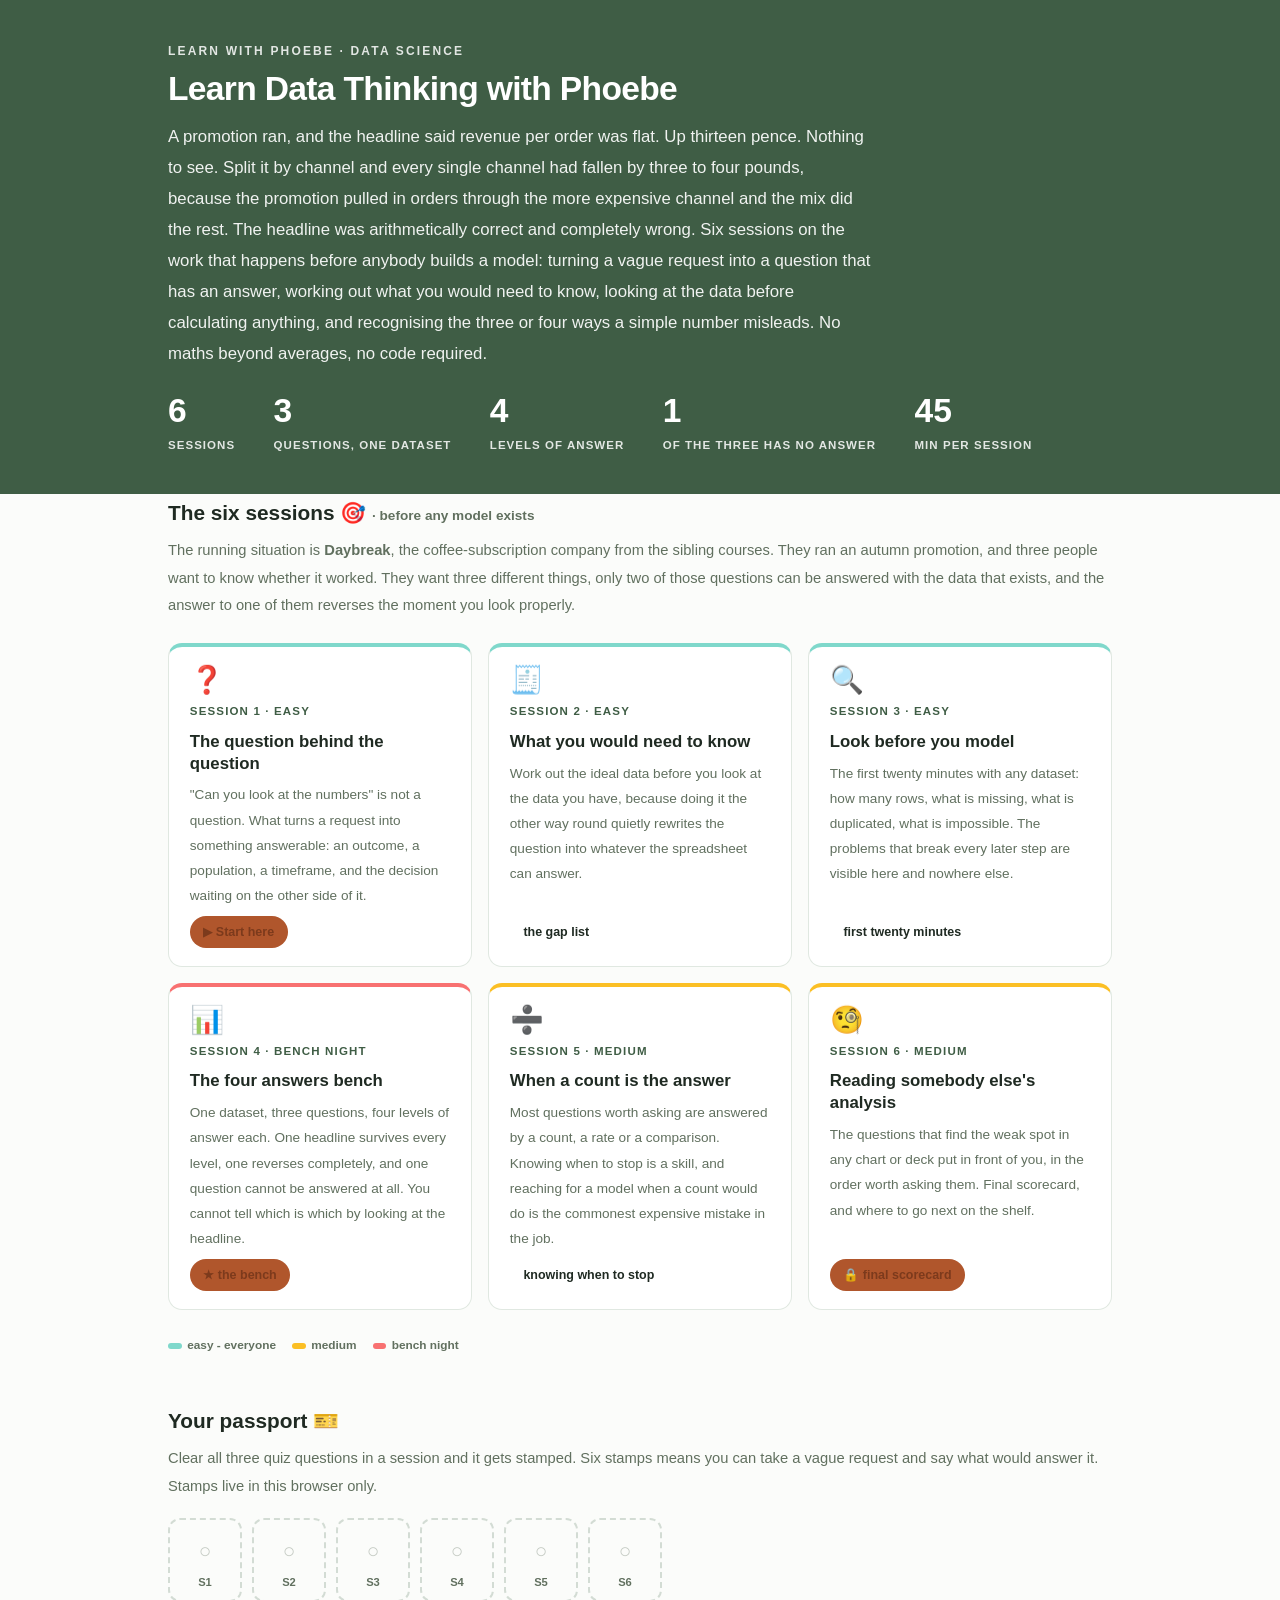
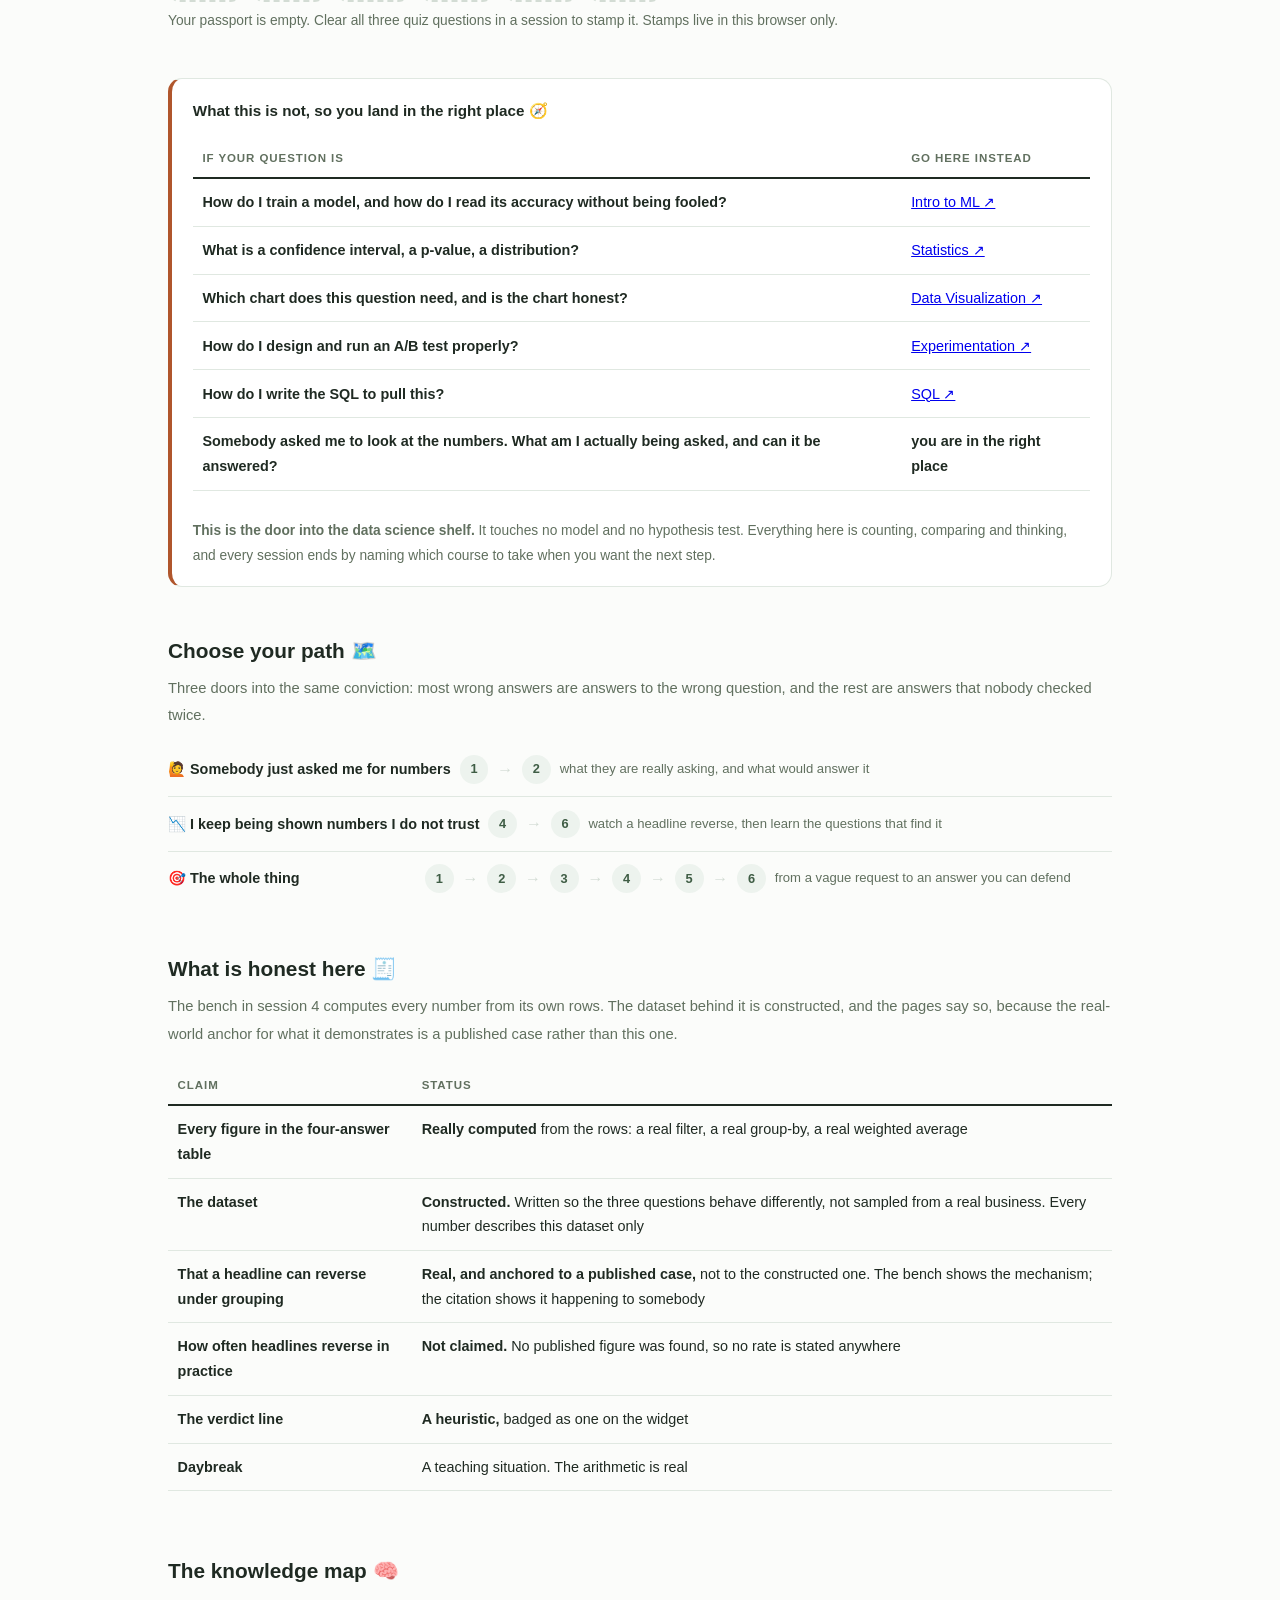
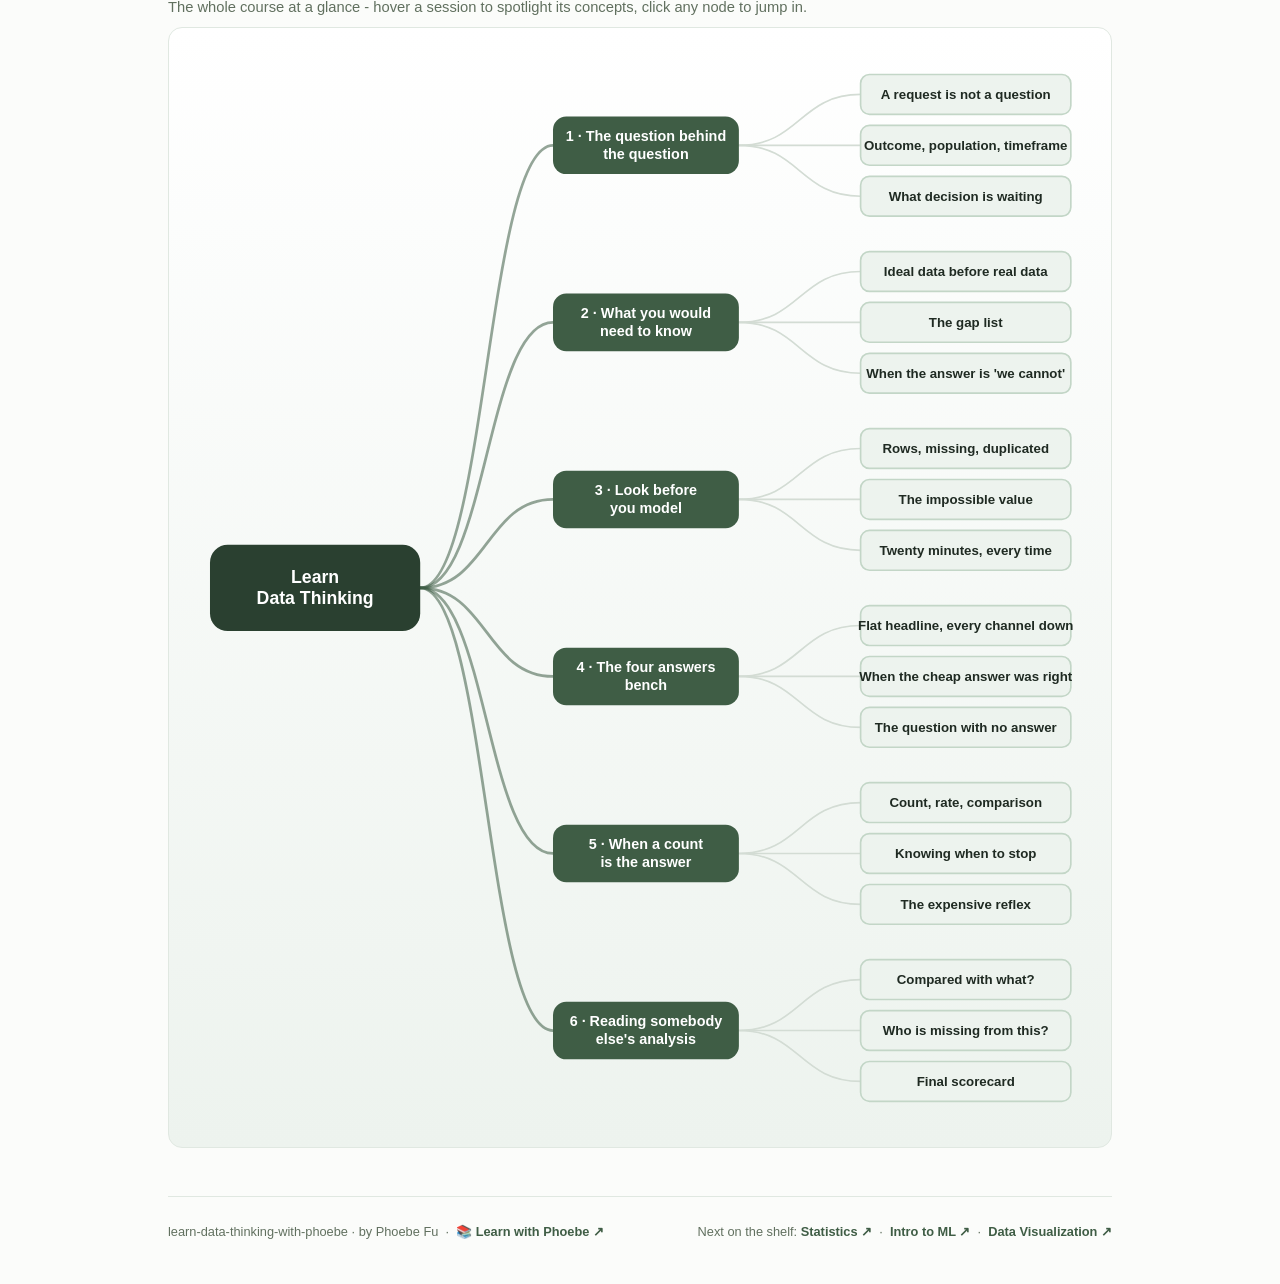
==== commit e3b4904e: "Landing: the mindmap tint was a hardcoded green, now follows the palette The knowledge-map wrapper c" ====
--- a/index.html
+++ b/index.html
@@ -64,7 +64,7 @@
   .mm-section { margin-top: 1.6rem; }
   .mm-section h2 { font-size: 1.3rem; font-weight: 800; margin-bottom: .2rem; }
   .mm-section .mm-lede { color: var(--muted); font-size: .92rem; margin-bottom: .4rem; }
-  .mm-wrap { border: 1px solid var(--hairline); border-radius: var(--radius); background: linear-gradient(180deg,#fff,#F1F5F1); padding: .6rem; overflow-x: auto; }
+  .mm-wrap { border: 1px solid var(--hairline); border-radius: var(--radius); background: linear-gradient(180deg,#fff,var(--indigo-50)); padding: .6rem; overflow-x: auto; }
   .mm-svg { width: 100%; height: auto; display: block; max-width: 60rem; margin: 0 auto; min-width: 34rem; }
   .mm-link { cursor: pointer; text-decoration: none; }
   .mm-node rect { transition: opacity .15s ease, filter .15s ease; }
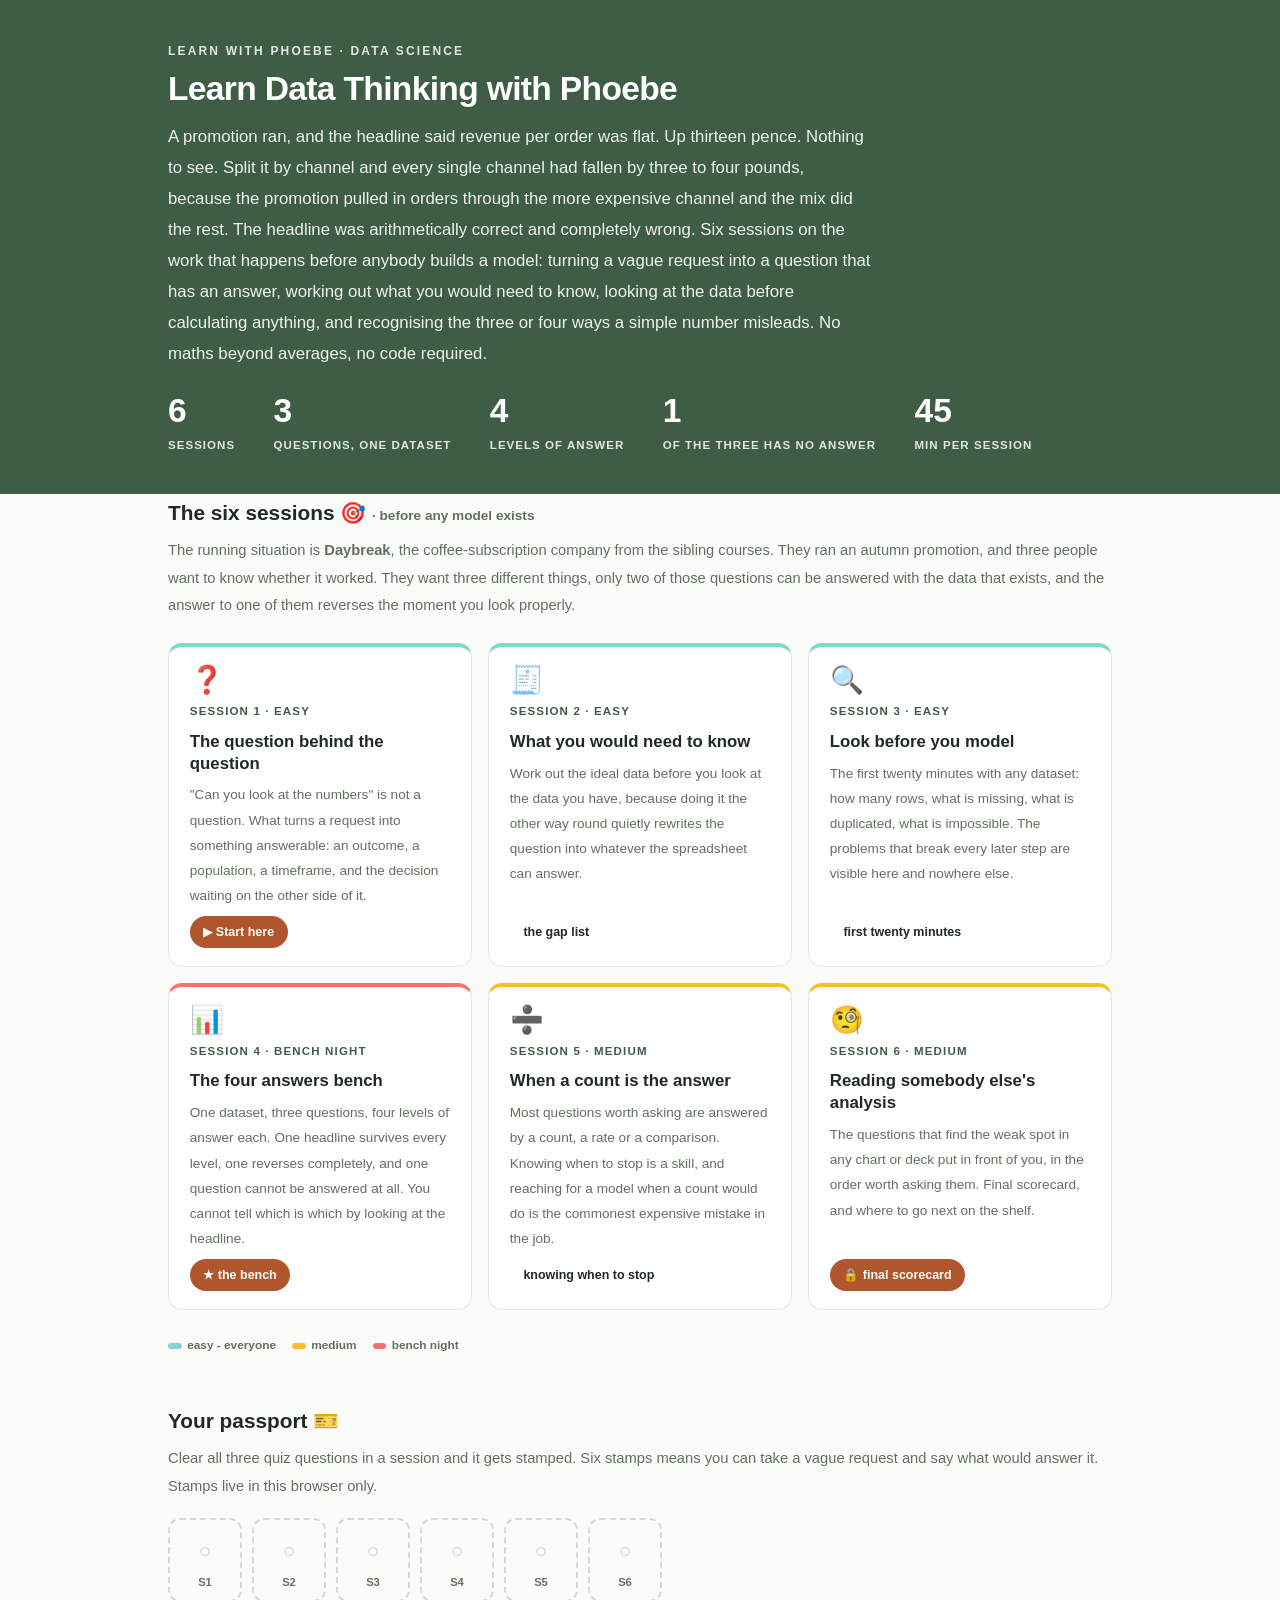
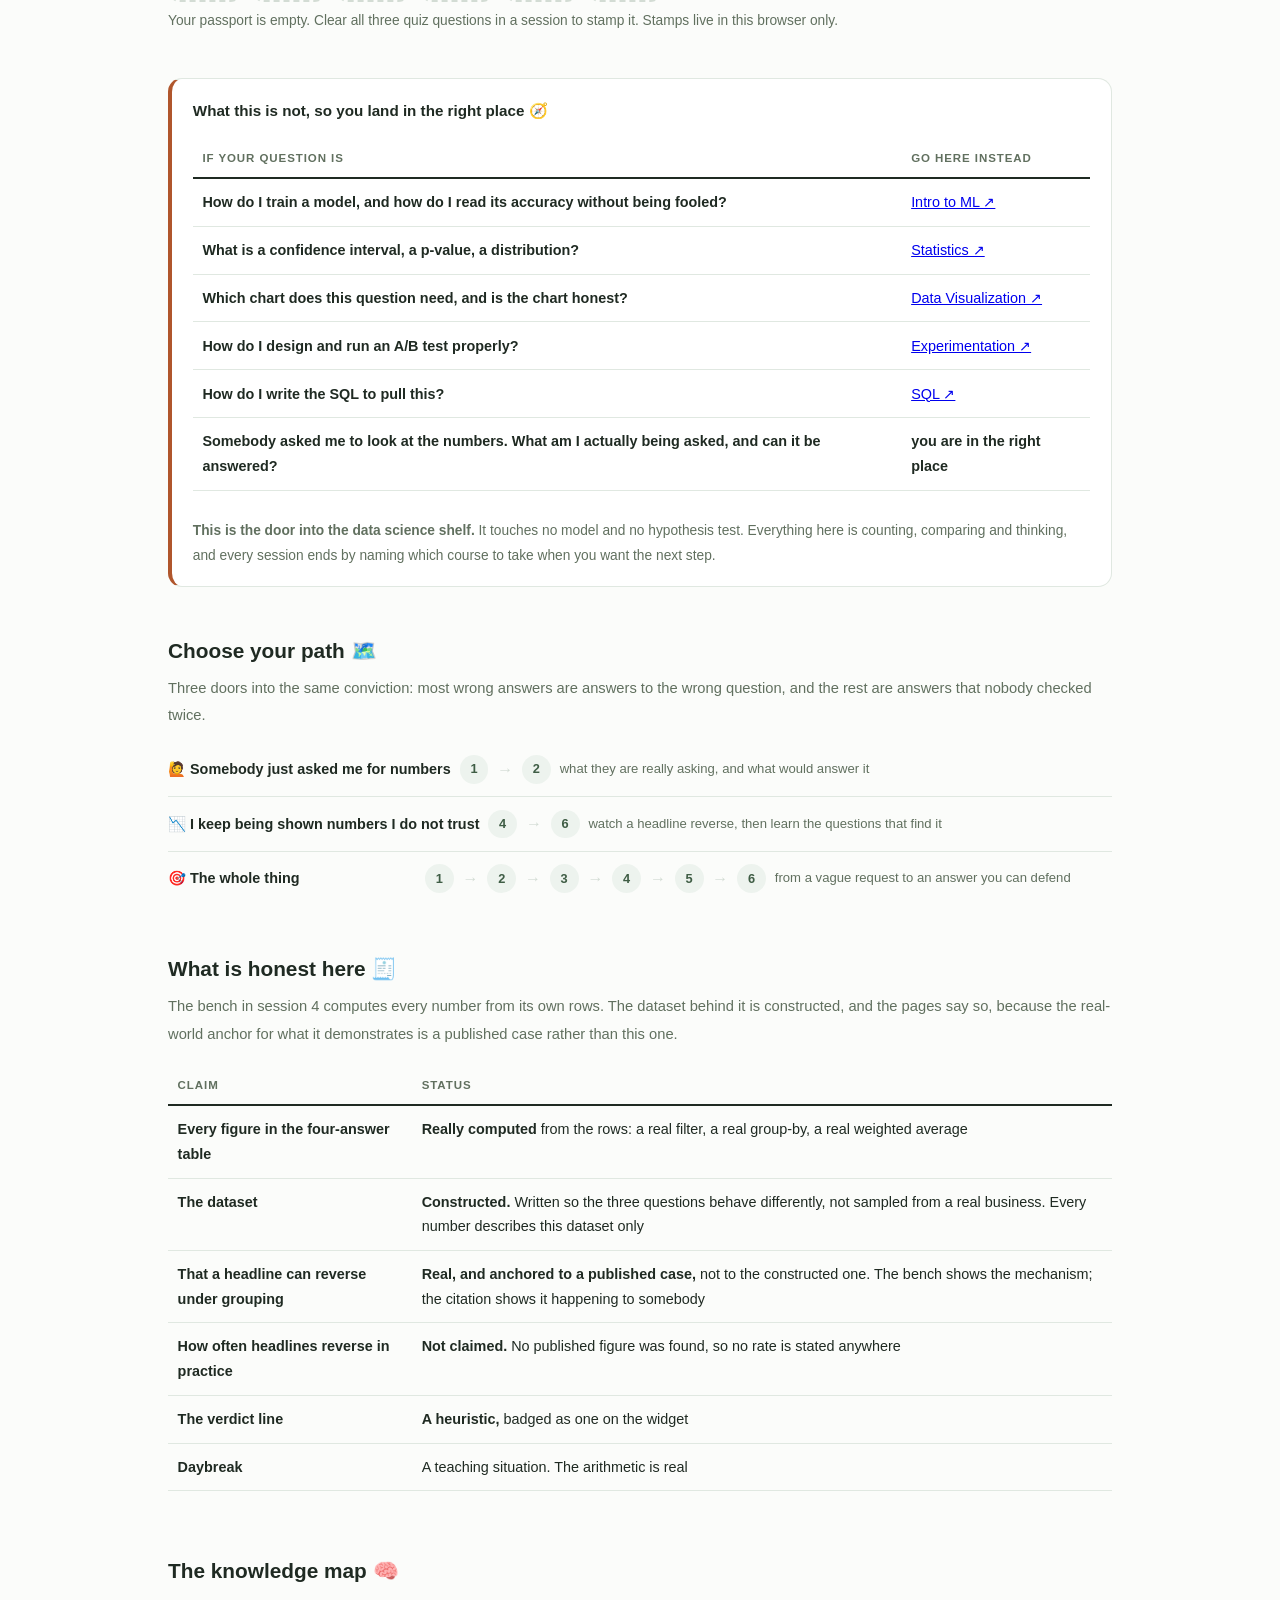
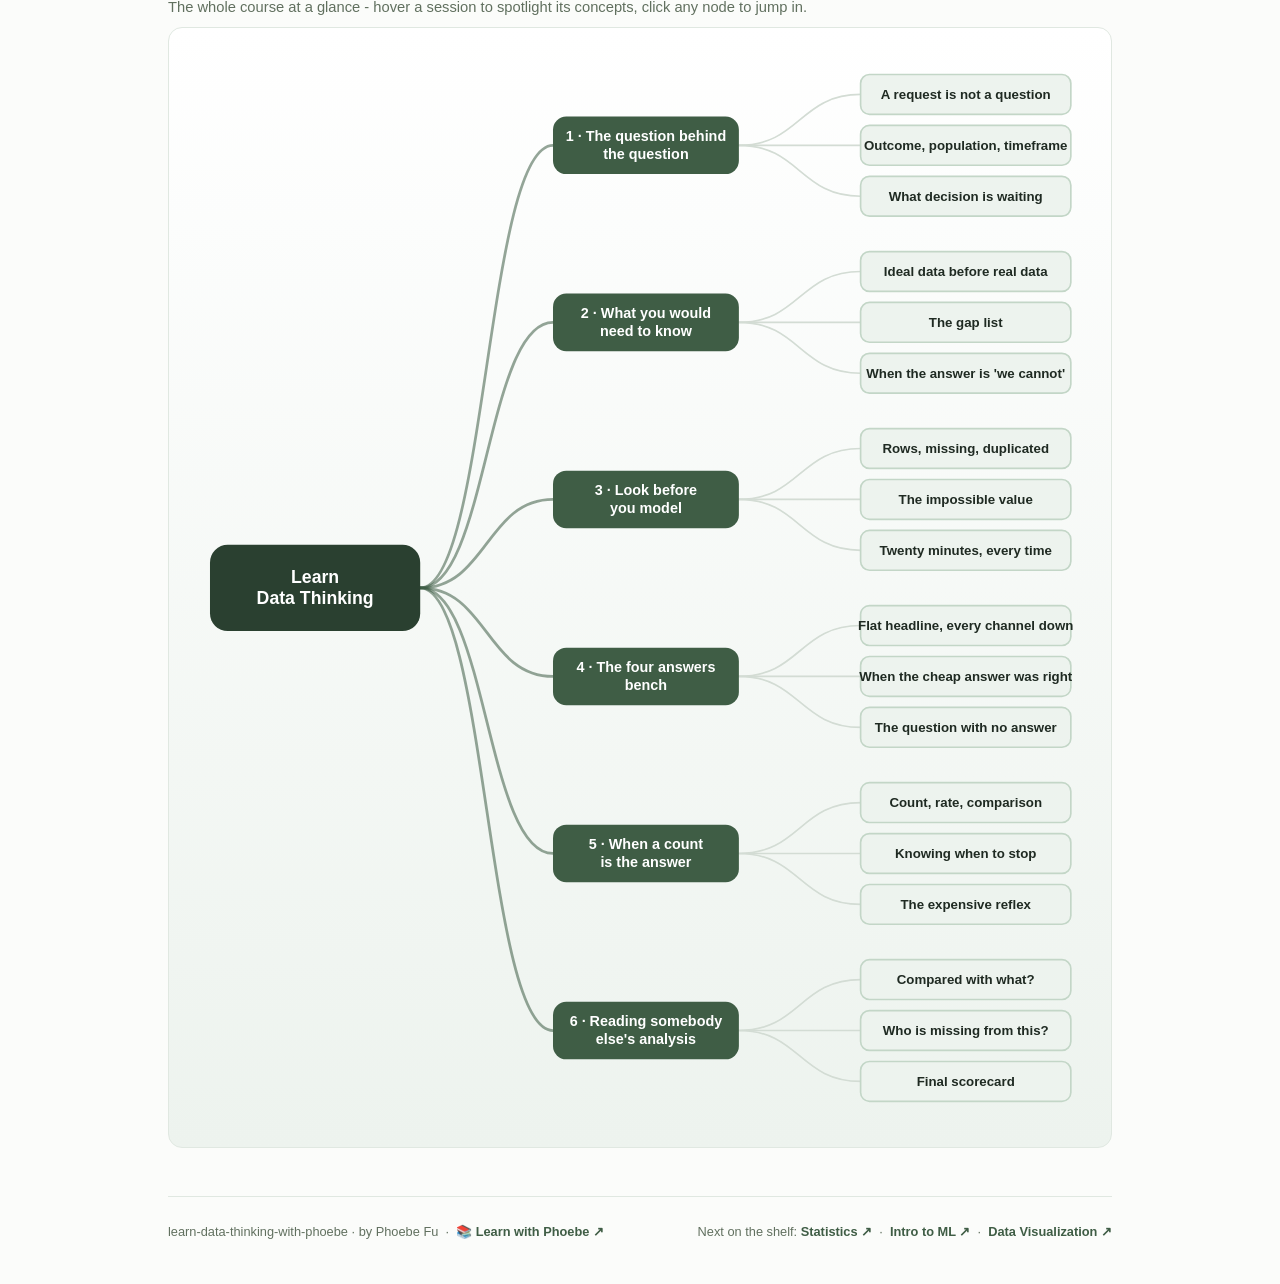
==== commit 4d121e39: "Fix unreadable pills and labels: white text on the amber fill The "Real world" pill, build-along ste" ====
--- a/index.html
+++ b/index.html
@@ -19,7 +19,7 @@
 <meta name="twitter:image" content="https://phoebefu6.github.io/learn-data-thinking-with-phoebe/assets/og-cover.png">
 <!-- social:end -->
 <title>Learn Data Thinking with Phoebe</title>
-<link rel="stylesheet" href="assets/style.css?v=1">
+<link rel="stylesheet" href="assets/style.css?v=4">
 <style>
 
   .stats-row { display: flex; gap: 2.4rem; margin-top: 1.5rem; flex-wrap: wrap; }
--- a/assets/style.css
+++ b/assets/style.css
@@ -21,6 +21,8 @@
   --paper: #FBFCFA;
   --code-bg: #16211A;
   --code-ink: #E0E8E1;
+  --scrim-rgb: 31,42,34;
+  --shadow-rgb: 63,93,69;
   --radius: 14px;
 }
 
@@ -116,8 +118,9 @@
   border-bottom: 1px solid var(--hairline);
   padding: .55rem 0;
 }
-.toolbar .wrap { display: flex; align-items: center; gap: .6rem; }
-.toolbar .crumb { font-size: .8rem; color: var(--muted); font-weight: 600; margin-right: auto; }
+.toolbar .wrap { display: flex; align-items: center; gap: .5rem; flex-wrap: nowrap; }
+.toolbar .crumb { font-size: .8rem; color: var(--muted); font-weight: 600; margin-right: auto; min-width: 0; white-space: nowrap; overflow: hidden; text-overflow: ellipsis; }
+.toolbar .btn { white-space: nowrap; flex: none; padding: .38rem .8rem; font-size: .78rem; line-height: 1.2; }
 .toolbar .crumb a { color: var(--indigo); text-decoration: none; }
 .btn {
   border: 1px solid var(--hairline);
@@ -193,7 +196,7 @@
   overflow: hidden;
   background: #fff;
 }
-details.card[open] { border-color: var(--indigo-soft); box-shadow: 0 8px 28px rgba(63,93,69,.08); }
+details.card[open] { border-color: var(--indigo-soft); box-shadow: 0 8px 28px rgba(var(--shadow-rgb),.08); }
 details.card summary {
   list-style: none;
   cursor: pointer;
@@ -237,7 +240,7 @@
 .pill.solid { background: var(--indigo); color: #fff; }
 .pill.light { background: var(--indigo-50); color: var(--indigo); }
 .pill.inkpill { background: var(--ink); color: #fff; }
-.pill.amber, .pill.peach { background: var(--amber); color: var(--amber-ink); }
+.pill.amber, .pill.peach { background: var(--amber); color: #fff; }
 .pill.bare { color: var(--faint); }
 
 /* ---------- 4D grid ---------- */
@@ -295,7 +298,7 @@
   padding: .15rem .7rem;
 }
 .prompt-box.bad .label { background: var(--faint); color: var(--ink); }
-.prompt-box.good .label { background: var(--amber); color: var(--amber-ink); }
+.prompt-box.good .label { background: var(--amber); color: #fff; }
 .copy-btn {
   position: absolute;
   top: .7rem;
@@ -312,16 +315,20 @@
   transition: background .15s ease;
 }
 .copy-btn:hover { background: rgba(255,255,255,.22); }
-.copy-btn.copied { background: var(--amber); border-color: var(--amber); color: var(--amber-ink); }
+.copy-btn.copied { background: var(--amber); border-color: var(--amber); color: #fff; }
 
 /* ---------- demo steps ---------- */
 .steps { counter-reset: step; margin: .6rem 0 1rem; }
 .step {
-  display: flex;
-  gap: .9rem;
+  display: grid;
+  grid-template-columns: max-content minmax(0, 1fr);
+  column-gap: .9rem;
+  row-gap: .2rem;
   padding: .85rem 0;
   border-bottom: .5px solid var(--hairline);
 }
+.step > * { grid-column: 2; min-width: 0; }
+.step > .prompt-box { margin: .8rem 0 .4rem; }
 .step:last-child { border-bottom: none; }
 .step::before {
   counter-increment: step;
@@ -360,7 +367,7 @@
 .callout.example .ex-pill {
   display: inline-block;
   background: var(--amber);
-  color: var(--amber-ink);
+  color: #fff;
   border-radius: 999px;
   padding: .15rem .7rem;
   font-size: .68rem;
@@ -385,7 +392,7 @@
   transition: box-shadow .15s ease;
   background: #fff;
 }
-figure.zoomable:hover { box-shadow: 0 8px 28px rgba(63,93,69,.12); }
+figure.zoomable:hover { box-shadow: 0 8px 28px rgba(var(--shadow-rgb),.12); }
 figure.zoomable svg, figure.zoomable img { width: 100%; height: auto; display: block; }
 figure.zoomable figcaption {
   margin-top: .6rem;
@@ -401,7 +408,7 @@
   position: fixed;
   inset: 0;
   z-index: 100;
-  background: rgba(31,42,34,.9);
+  background: rgba(var(--scrim-rgb),.9);
   display: none;
   align-items: center;
   justify-content: center;
@@ -645,7 +652,7 @@
   pointer-events: none;
   opacity: 0;
   transition: opacity .3s ease;
-  background: radial-gradient(320px circle at var(--mx, 50%) var(--my, 50%), rgba(63,93,69,.09), transparent 65%);
+  background: radial-gradient(320px circle at var(--mx, 50%) var(--my, 50%), rgba(var(--shadow-rgb),.09), transparent 65%);
 }
 details.card:hover::after { opacity: 1; }
 
@@ -681,7 +688,7 @@
   background: #fff;
   overflow: hidden;
   margin: 1rem 0 1.4rem;
-  box-shadow: 0 8px 28px rgba(63,93,69,.06);
+  box-shadow: 0 8px 28px rgba(var(--shadow-rgb),.06);
 }
 .sql-bar {
   display: flex; align-items: center; gap: .5rem;
@@ -702,7 +709,7 @@
   font-family: inherit; transition: all .14s ease; white-space: nowrap;
 }
 .sql-btn:hover { background: rgba(255,255,255,.2); }
-.sql-btn.sql-run { background: var(--amber); color: var(--amber-ink); border-color: var(--amber); }
+.sql-btn.sql-run { background: var(--amber); color: #fff; border-color: var(--amber); }
 .sql-btn.sql-run:hover { filter: brightness(1.05); }
 .sql-label {
   display: block;
@@ -825,7 +832,10 @@
   /* 44px tap targets */
   details.card summary { min-height: 44px; }
   .qopt { min-height: 44px; display: flex; align-items: center; padding: .7rem .9rem; }
-  .toolbar .btn, .pagefoot a { min-height: 44px; display: inline-flex; align-items: center; }
+  .toolbar .btn, .pagefoot a { min-height: 44px; display: inline-flex; align-items: center; justify-content: center; }
+  .toolbar .crumb, .toolbar #zoom-toggle { display: none; }
+  .toolbar .btn { flex: 1 1 0; padding: .3rem .4rem; font-size: .72rem; }
+  table.clean { display: block; overflow-x: auto; -webkit-overflow-scrolling: touch; }
 }
 
 @media (max-width: 640px) {
@@ -953,7 +963,7 @@
   z-index: 2;
 }
 .hs-pin:hover { transform: translate(-50%, -50%) scale(1.18); }
-.hs-pin.on { background: var(--amber); color: var(--amber-ink); }
+.hs-pin.on { background: var(--amber); color: #fff; }
 .hs-pin::before {
   content: ""; position: absolute; inset: -7px; border-radius: 999px;
   border: 2px solid var(--indigo); opacity: 0;
@@ -1099,7 +1109,7 @@
   padding: 4px 11px; border-radius: 999px;
   background: rgba(255,255,255,.15);
 }
-.stakes-read .sk-delta.good { background: var(--amber); color: var(--amber-ink); }
+.stakes-read .sk-delta.good { background: var(--amber); color: #fff; }
 .stakes-read .sk-delta.bad { background: #FCA5A5; color: #7f1d1d; }
 
 /* --- 6. scorecard: halfway self-grade ------------------ */
@@ -1135,7 +1145,7 @@
   background: var(--indigo-50); color: var(--indigo-deep);
   border: 1px solid var(--indigo-soft); cursor: default;
 }
-.pp-pill.full { background: var(--amber); color: var(--amber-ink); border-color: var(--amber); }
+.pp-pill.full { background: var(--amber); color: #fff; border-color: var(--amber); }
 .pp-strip { display: flex; gap: 10px; flex-wrap: wrap; margin: 18px 0 6px; }
 .pp-stamp {
   display: flex; flex-direction: column; align-items: center; gap: 6px;
@@ -1162,7 +1172,7 @@
   display: inline-block; margin-bottom: 7px;
   font: 800 0.68rem Inter, sans-serif; letter-spacing: .07em;
   text-transform: uppercase; padding: 3px 10px; border-radius: 999px;
-  background: var(--amber); color: var(--amber-ink);
+  background: var(--amber); color: #fff;
 }
 
 /* --- mobile floor (desktop is the product) ------------- */
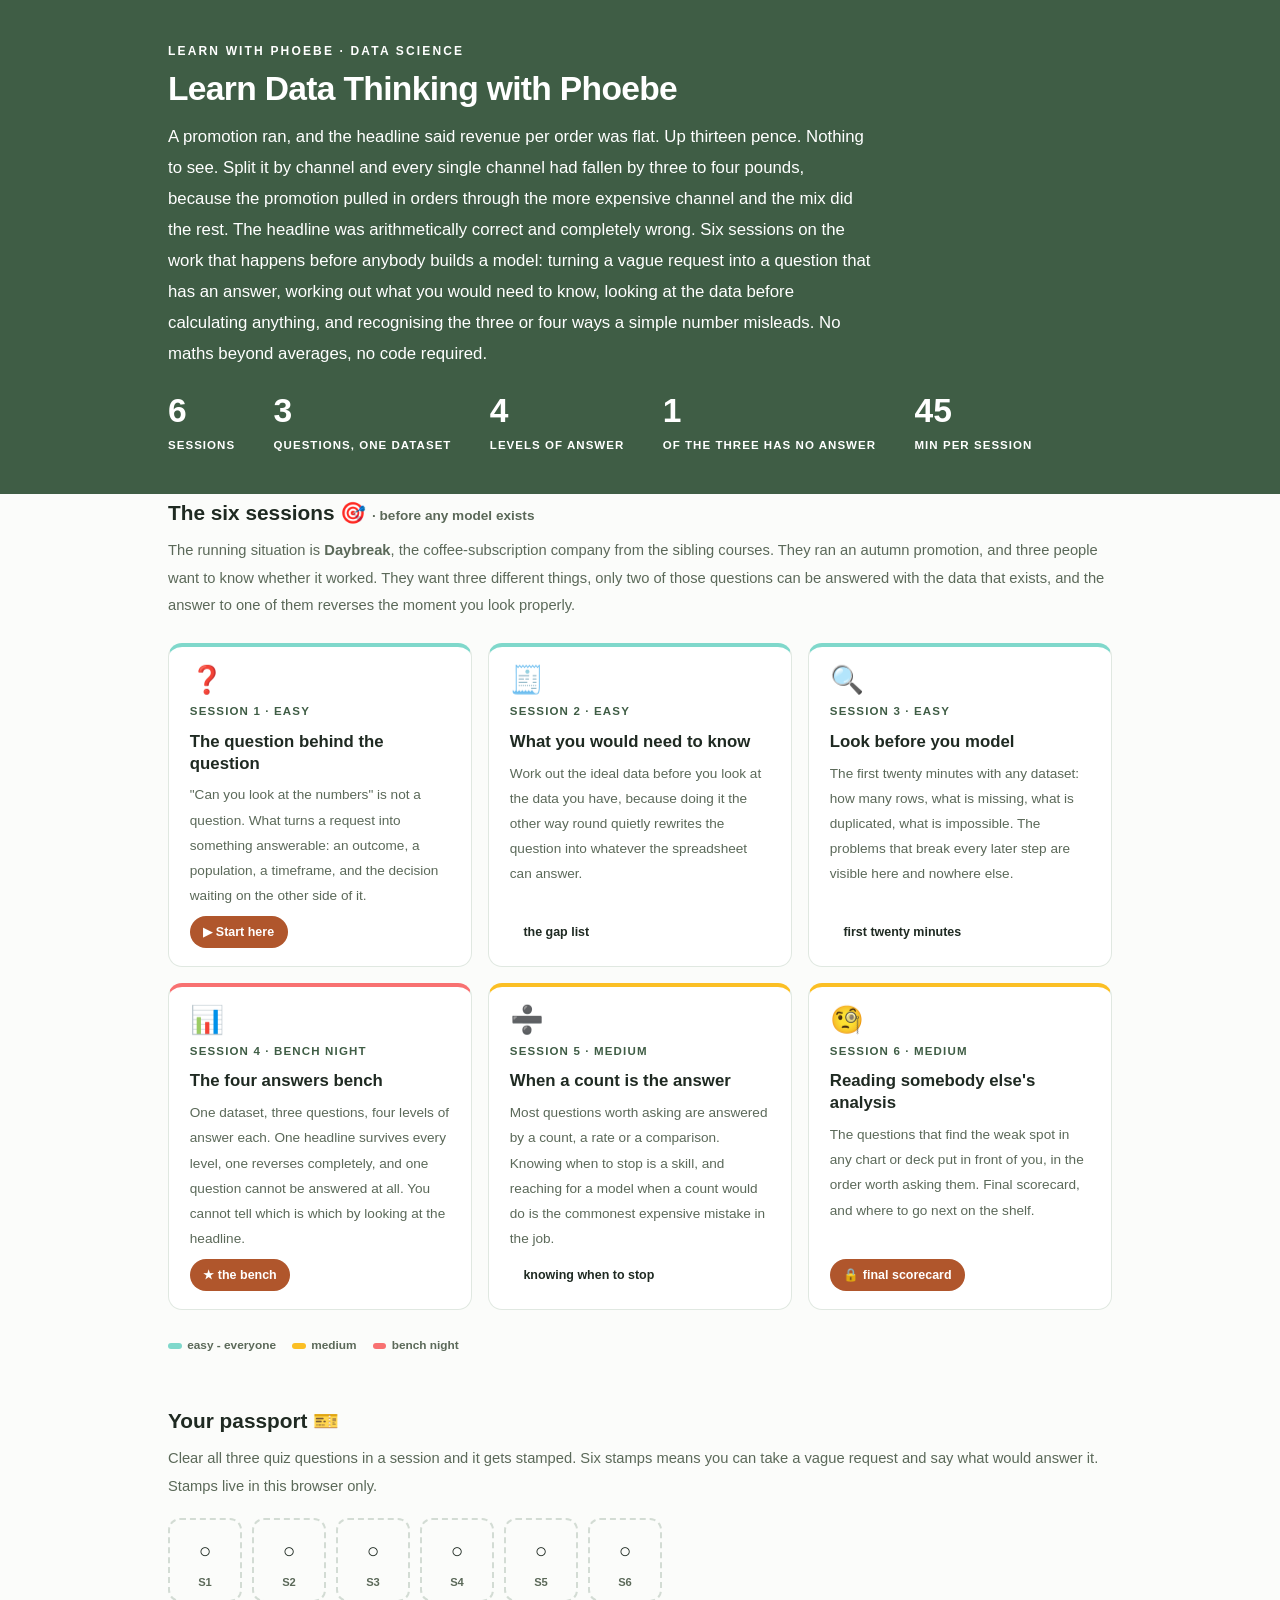
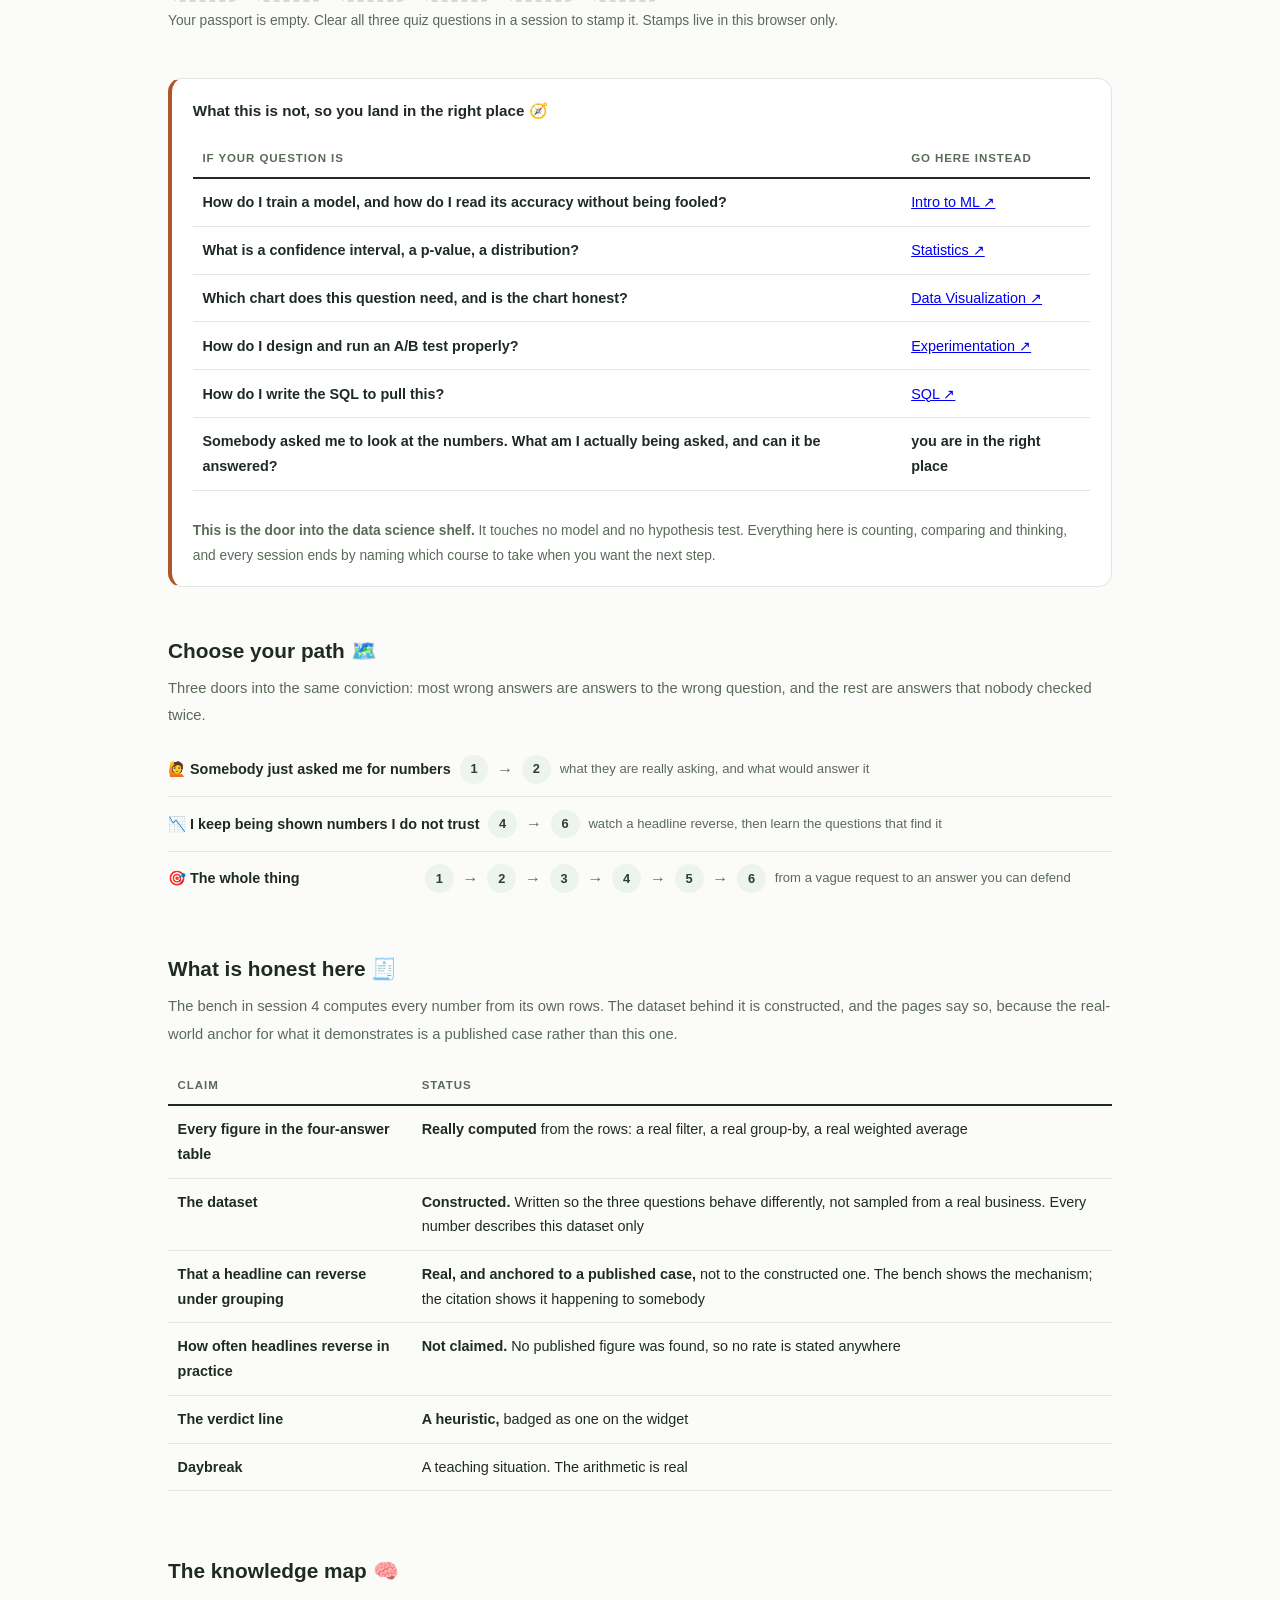
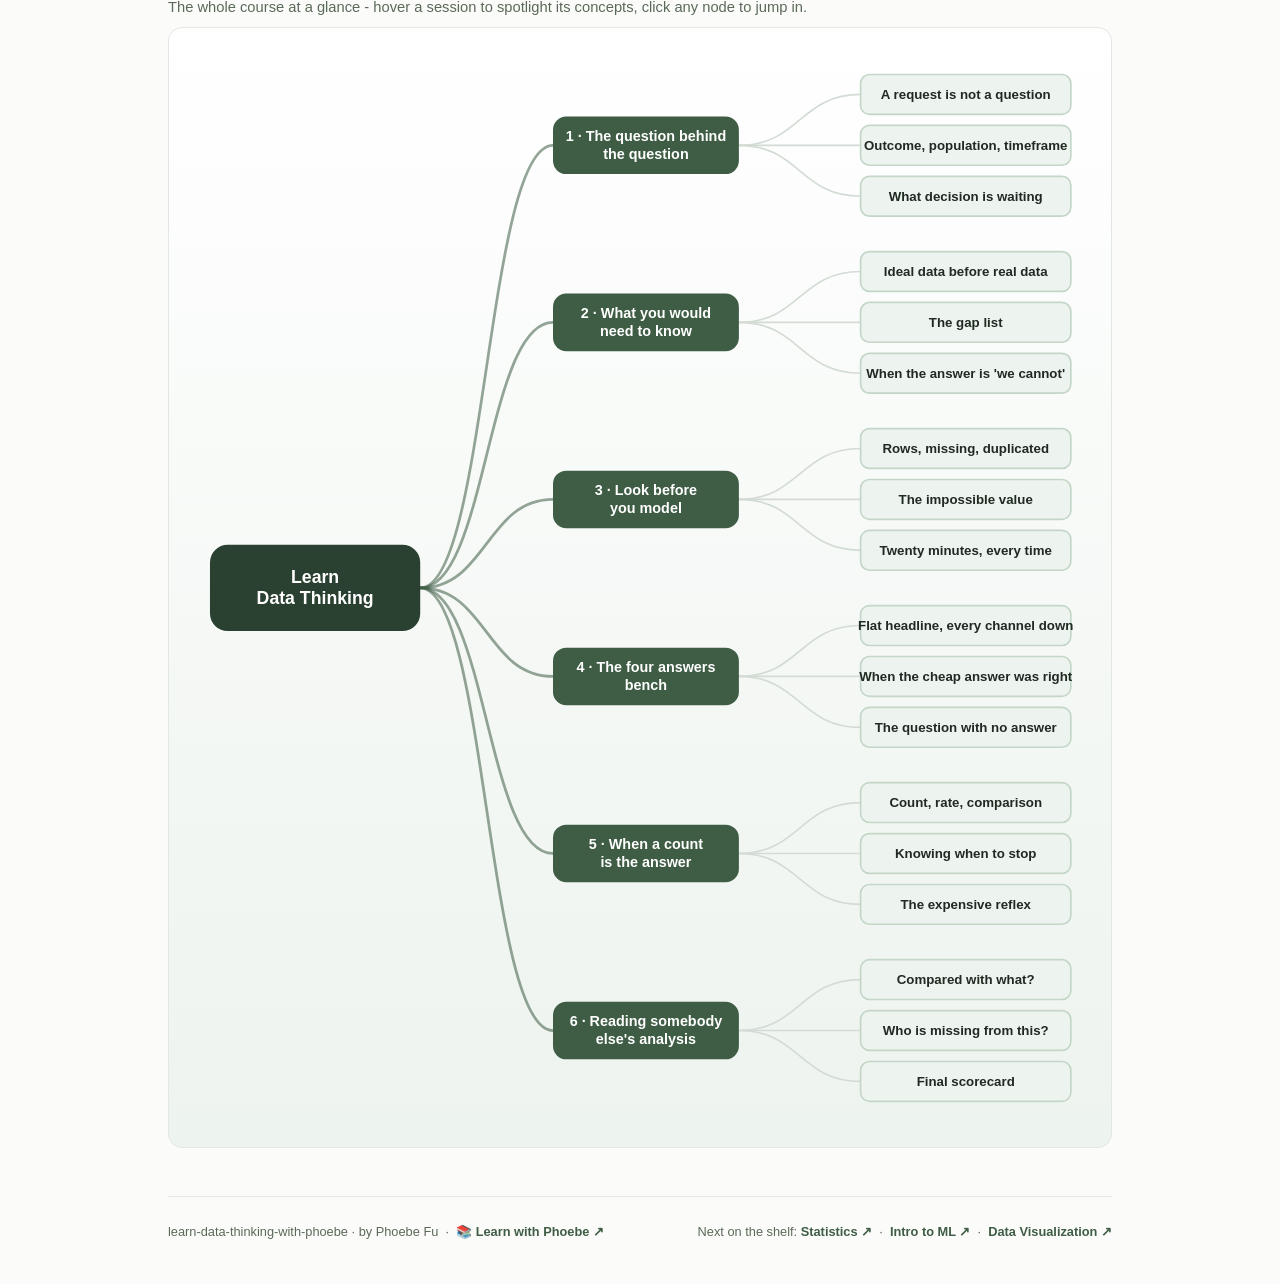
==== commit 550043e8: "Light surfaces everywhere: lightbox, cheat panel, code boxes; contrast and phone-width fixes Every d" ====
--- a/index.html
+++ b/index.html
@@ -19,12 +19,12 @@
 <meta name="twitter:image" content="https://phoebefu6.github.io/learn-data-thinking-with-phoebe/assets/og-cover.png">
 <!-- social:end -->
 <title>Learn Data Thinking with Phoebe</title>
-<link rel="stylesheet" href="assets/style.css?v=4">
+<link rel="stylesheet" href="assets/style.css?v=20">
 <style>
 
   .stats-row { display: flex; gap: 2.4rem; margin-top: 1.5rem; flex-wrap: wrap; }
   .stat b { display: block; font-size: 2.1rem; font-weight: 800; line-height: 1.05; font-variant-numeric: tabular-nums; }
-  .stat span { font-size: .72rem; opacity: .85; text-transform: uppercase; letter-spacing: .09em; font-weight: 600; }
+  .stat span { font-size: .72rem; opacity: 1; text-transform: uppercase; letter-spacing: .09em; font-weight: 600; }
 
   .course-grid { display: grid; grid-template-columns: repeat(auto-fit, minmax(17rem, 1fr)); gap: 1rem; margin-top: 1.5rem; }
   .course-card {
@@ -57,9 +57,9 @@
   .path { display: flex; gap: .55rem; align-items: center; padding: .75rem 0; border-bottom: .5px solid var(--hairline); flex-wrap: wrap; }
   .path:last-child { border-bottom: none; }
   .path b { min-width: 15.5rem; font-size: .9rem; }
-  .path .pstep { background: var(--indigo-50); color: var(--indigo); border-radius: 999px; padding: .16rem .68rem; font-weight: 700; font-size: .8rem; text-decoration: none; transition: all .12s ease; }
+  .path .pstep { background: var(--indigo-50); color: var(--indigo-deep); border-radius: 999px; padding: .16rem .68rem; font-weight: 700; font-size: .8rem; text-decoration: none; transition: all .12s ease; }
   .path .pstep:hover { background: var(--indigo); color: #fff; }
-  .path .parr { color: var(--faint); font-weight: 700; }
+  .path .parr { color: var(--muted); font-weight: 700; }
 
   .mm-section { margin-top: 1.6rem; }
   .mm-section h2 { font-size: 1.3rem; font-weight: 800; margin-bottom: .2rem; }
@@ -271,6 +271,6 @@
 };
 </script>
 <script src="assets/mindmap.js?v=1"></script>
-<script src="assets/app.js?v=1"></script>
+<script src="assets/app.js?v=20"></script>
 </body>
 </html>
--- a/assets/style.css
+++ b/assets/style.css
@@ -10,7 +10,7 @@
   --indigo-soft: #C3D6C7;
   --indigo-50: #EDF3EE;
   --ink: #1F2A22;
-  --muted: #61705F;
+  --muted: #5B6959;
   --faint: #D3DCD4;
   --hairline: #E0E8E1;
   --clay: #B0562C;
@@ -19,8 +19,8 @@
   --amber-ink: #7C3A1C;
   --amber-50: #F7E7DE;
   --paper: #FBFCFA;
-  --code-bg: #16211A;
-  --code-ink: #E0E8E1;
+  --code-bg: #EDF3EE;
+  --code-ink: #1F2A22;
   --scrim-rgb: 31,42,34;
   --shadow-rgb: 63,93,69;
   --radius: 14px;
@@ -52,7 +52,7 @@
   font-size: .75rem;
   letter-spacing: .18em;
   text-transform: uppercase;
-  opacity: .85;
+  opacity: 1;
   font-weight: 600;
 }
 .masthead h1 {
@@ -63,7 +63,7 @@
   letter-spacing: -.02em;
 }
 .masthead h1 .accent { color: inherit; }
-.masthead .sub { font-size: 1.05rem; opacity: .92; max-width: 44rem; }
+.masthead .sub { font-size: 1.05rem; opacity: 1; max-width: 44rem; }
 
 .chip-row { display: flex; flex-wrap: wrap; gap: .5rem; margin-top: 1.1rem; }
 .chip {
@@ -77,7 +77,7 @@
   white-space: nowrap;
 }
 .chip.level { background: #fff; color: var(--indigo); }
-.chip.audience { background: rgba(255,255,255,.16); color: #fff; border: 1px solid rgba(255,255,255,.35); }
+.chip.audience { background: rgba(255,255,255,.08); color: #fff; border: 1px solid rgba(255,255,255,.35); }
 .chip.time { background: var(--ink); color: #fff; font-variant-numeric: tabular-nums; }
 
 
@@ -241,7 +241,7 @@
 .pill.light { background: var(--indigo-50); color: var(--indigo); }
 .pill.inkpill { background: var(--ink); color: #fff; }
 .pill.amber, .pill.peach { background: var(--amber); color: #fff; }
-.pill.bare { color: var(--faint); }
+.pill.bare { color: var(--muted); }
 
 /* ---------- 4D grid ---------- */
 .grid-2 { display: grid; grid-template-columns: repeat(auto-fit, minmax(15rem, 1fr)); gap: .8rem; margin: .5rem 0 1rem; }
@@ -270,10 +270,11 @@
 table.clean td:first-child { font-weight: 600; }
 
 /* ---------- prompt boxes ---------- */
-.prompt-box {
+.prompt-box{
   position: relative;
-  background: var(--code-bg);
-  color: var(--code-ink);
+  background: #EDF3EE;
+  border: 1px solid #E0E8E1;
+  color: #1F2A22;
   border-radius: var(--radius);
   padding: 1.1rem 1.2rem;
   margin: 1rem 0 1.2rem;
@@ -283,12 +284,12 @@
   white-space: pre-wrap;
   word-break: break-word;
 }
-.prompt-box .label {
+.prompt-box .label{
   position: absolute;
   top: -0.7rem;
   left: 1rem;
-  background: var(--indigo);
-  color: #fff;
+  background: #3F5D45;
+  color: #FFFFFF;
   font-family: "Inter", -apple-system, sans-serif;
   font-size: .68rem;
   font-weight: 700;
@@ -299,13 +300,13 @@
 }
 .prompt-box.bad .label { background: var(--faint); color: var(--ink); }
 .prompt-box.good .label { background: var(--amber); color: #fff; }
-.copy-btn {
+.copy-btn{
   position: absolute;
   top: .7rem;
   right: .7rem;
-  background: rgba(255,255,255,.1);
-  border: 1px solid rgba(255,255,255,.25);
-  color: #fff;
+  background: #FFFFFF;
+  border: 1px solid #E0E8E1;
+  color: #1F2A22;
   border-radius: 999px;
   padding: .25rem .8rem;
   font-size: .72rem;
@@ -314,7 +315,7 @@
   font-family: "Inter", -apple-system, sans-serif;
   transition: background .15s ease;
 }
-.copy-btn:hover { background: rgba(255,255,255,.22); }
+.copy-btn:hover { background: #E0E8E1; }
 .copy-btn.copied { background: var(--amber); border-color: var(--amber); color: #fff; }
 
 /* ---------- demo steps ---------- */
@@ -404,7 +405,7 @@
   gap: .4rem;
 }
 
-.lightbox {
+.lightbox{
   position: fixed;
   inset: 0;
   z-index: 100;
@@ -416,8 +417,10 @@
   cursor: zoom-out;
 }
 .lightbox.open { display: flex; }
-.lightbox .inner {
+.lightbox .inner{
   background: #fff;
+  border: 1px solid #E0E8E1;
+  box-shadow: 0 10px 40px rgba(31,42,34,.14);
   border-radius: var(--radius);
   padding: 2rem;
   max-width: 94vw;
@@ -425,13 +428,12 @@
   overflow: auto;
 }
 .lightbox .inner svg, .lightbox .inner img { width: min(88vw, 70rem); height: auto; }
-.lightbox .close-hint {
+.lightbox .close-hint{
   position: fixed;
   top: 1rem; right: 1.4rem;
-  color: #fff;
+  color: #1F2A22;
   font-size: .8rem;
   font-weight: 600;
-  opacity: .8;
 }
 
 /* ---------- courses covered ---------- */
@@ -450,19 +452,20 @@
 .covered-row .note { margin-left: auto; color: var(--muted); font-size: .78rem; text-align: right; }
 
 /* ---------- cheat sheet footer ---------- */
-.cheat {
-  background: var(--ink);
-  color: #fff;
+.cheat{
+  background: #EDF3EE;
+  border: 1px solid #E0E8E1;
+  color: #1F2A22;
   border-radius: var(--radius);
   padding: 1.6rem 1.6rem 1.3rem;
   margin-top: 3rem;
 }
 .cheat h3 { font-size: 1.1rem; margin-bottom: 1rem; }
-.cheat h3 span { color: var(--indigo-soft); }
+.cheat h3 span { color: #3F5D45; }
 .cheat .grid-2 { gap: 1rem; }
 .cheat .cheat-item { border-left: 3px solid var(--indigo-mid); padding-left: .8rem; }
-.cheat .cheat-item b { display: block; font-size: .85rem; color: var(--indigo-soft); }
-.cheat .cheat-item span { font-size: .82rem; opacity: .85; }
+.cheat .cheat-item b { display: block; font-size: .85rem; color: #2A4030; }
+.cheat .cheat-item span { font-size: .82rem; color: #61705F; }
 
 footer.pagefoot {
   border-top: 1px solid var(--hairline);
@@ -557,7 +560,7 @@
   margin-top: 1.1rem;
   flex-wrap: wrap;
 }
-.journey .jlabel { font-size: .7rem; font-weight: 700; text-transform: uppercase; letter-spacing: .09em; opacity: .8; margin-right: .3rem; }
+.journey .jlabel { font-size: .7rem; font-weight: 700; text-transform: uppercase; letter-spacing: .09em; opacity: 1; margin-right: .3rem; }
 .journey a {
   width: 1.7rem; height: 1.7rem;
   border-radius: 999px;
@@ -1155,7 +1158,7 @@
   transition: all .18s ease;
 }
 .pp-stamp:hover { border-color: var(--indigo-soft); }
-.pp-stamp i { font-size: 1.3rem; font-style: normal; opacity: .35; }
+.pp-stamp i { font-size: 1.3rem; font-style: normal; opacity: 1; }
 .pp-stamp b { font: 800 0.7rem Inter, sans-serif; }
 .pp-stamp.got {
   border-style: solid; border-color: var(--indigo);
@@ -1286,3 +1289,28 @@
 .dt-sp em { font-style: normal; font-weight: 800; }
 .dt-sp.is-up em { color: var(--clay-ink); }
 .dt-sp.is-down em { color: #7f1d1d; }
+
+/* layout-patch-3: phone-width overflow (2026-10-10) */
+.sql-bar { flex-wrap: wrap; }
+@media (max-width: 480px) {
+  .covered-row { flex-wrap: wrap; }
+  .covered-row .note { margin-left: 0; text-align: left; flex-basis: 100%; }
+  details.card summary { flex-wrap: wrap; }
+  details.card summary .mini { white-space: normal; }
+  .wk, .sqlbox, .prompt-box, pre { max-width: 100%; overflow-x: auto; }
+  .mono, code, strong, .note { overflow-wrap: anywhere; }
+  select, input[type=range], label { max-width: 100%; }
+  canvas, svg, img { max-width: 100%; height: auto; }
+  .tree-kids, .tree-node-wrap, .tree-node, .rb-night, .al-row, .gd-field, .tl-row, .sl-row { max-width: 100%; overflow-x: auto; }
+  .tl-cols, .sl-cols, .bb-cols, .ev-cols, [class$="-cols"] { grid-template-columns: 1fr !important; display: grid; }
+  .tl-cols > *, .sl-cols > *, [class$="-cols"] > * { min-width: 0; max-width: 100%; }
+  .mono { white-space: normal; }
+  .er-w, .bb-lab, .tl-lev, .sl-lev { max-width: 100%; white-space: normal; }
+}
+/* contrast-patch-2b */
+.cheat a { color: var(--indigo-deep, var(--ink)); }
+.chip.audience { background: transparent; border-color: rgba(255,255,255,.55); }
+.masthead a, .masthead .sub a { color: #fff; text-decoration: underline; text-underline-offset: 2px; }
+.prompt-box b, .prompt-box strong { color: var(--indigo-deep, var(--ink)); }
+.prompt-box span, .prompt-box em, .prompt-box i { color: inherit; }
+.pp-stamp i { color: var(--ink); }
